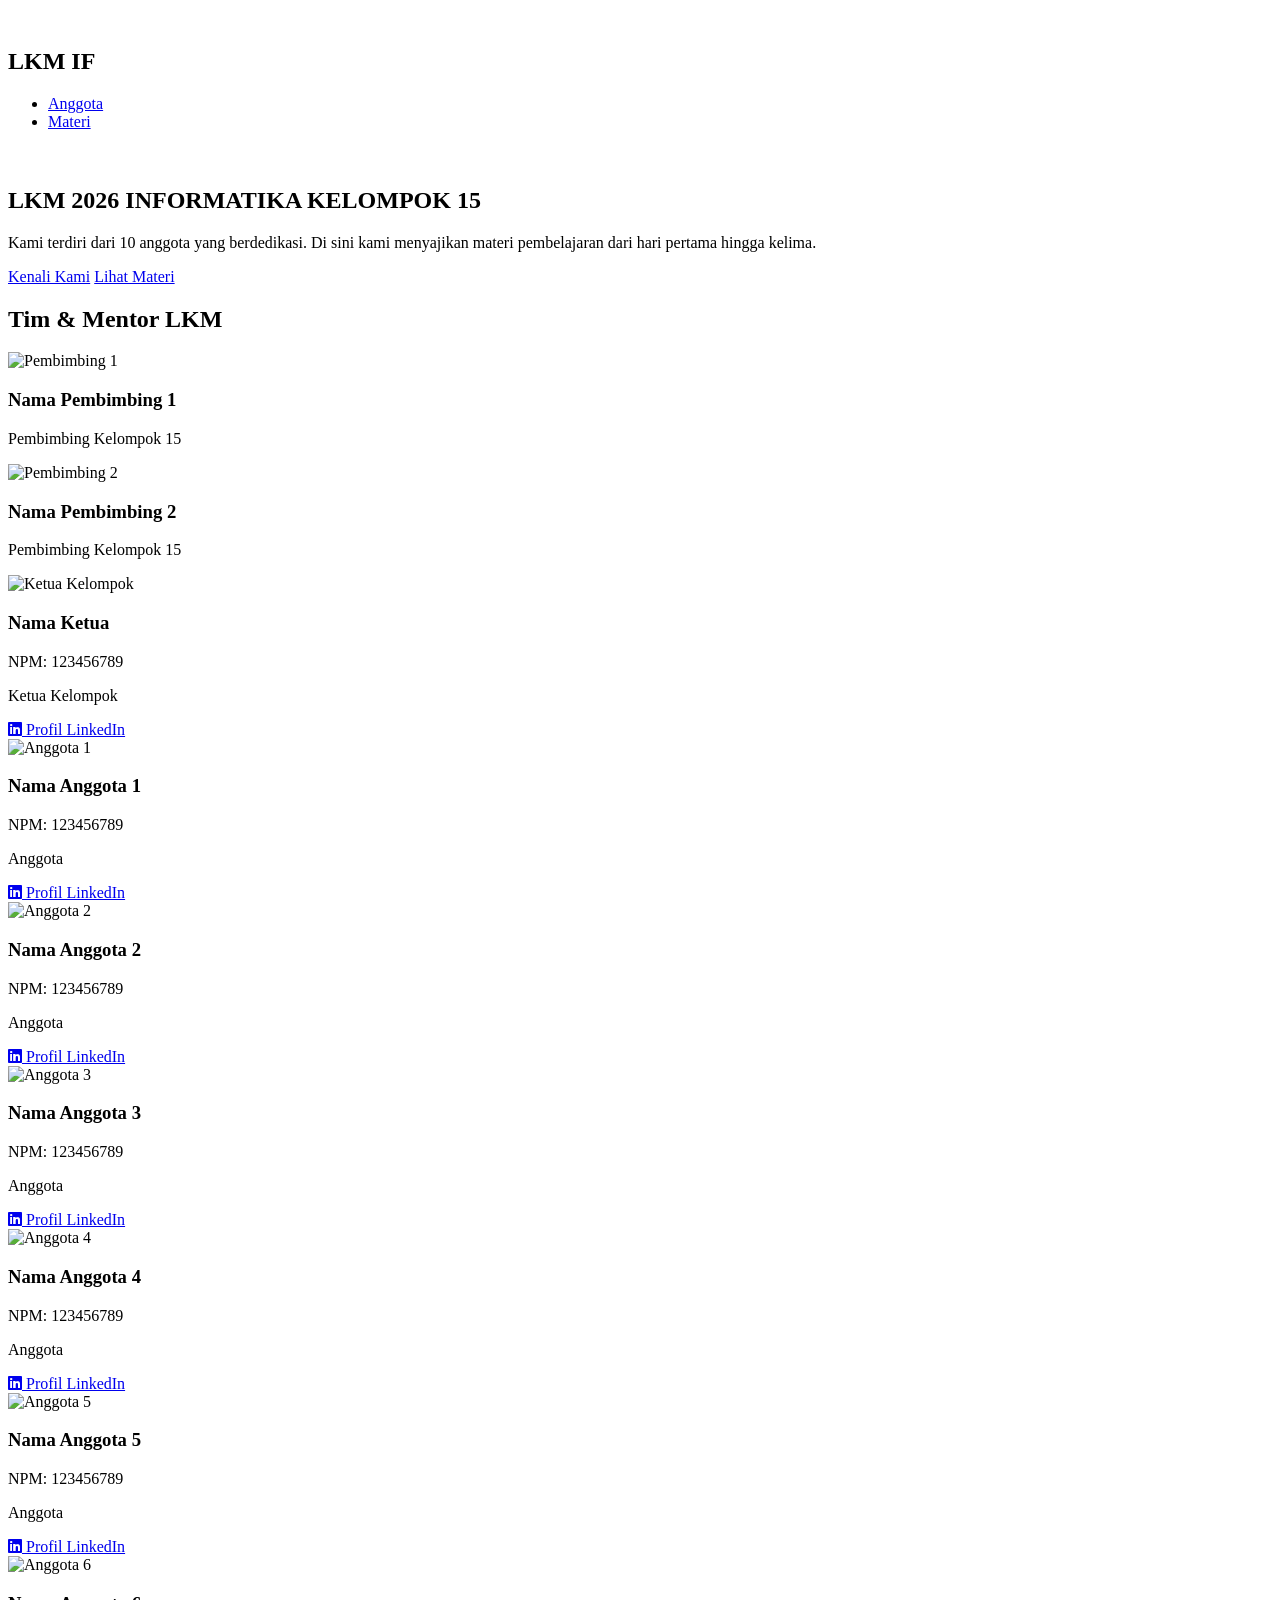
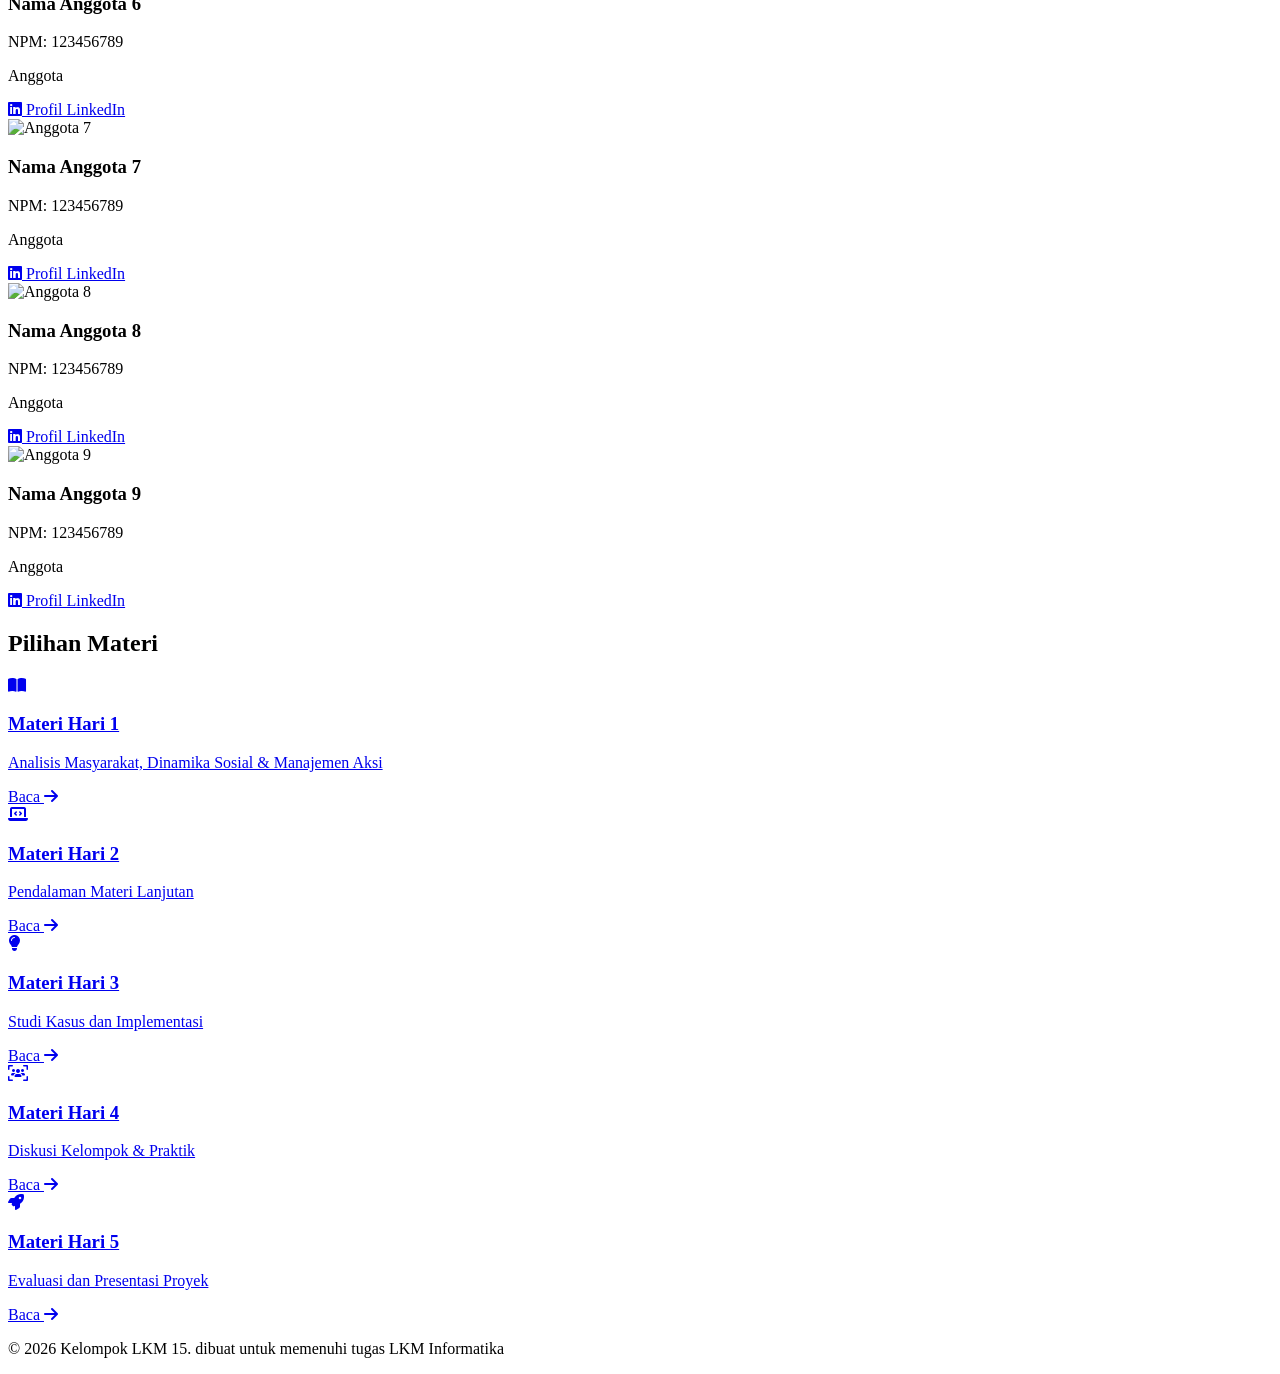
==== index.html @ 5e1ac786 "update interface" ====
<!DOCTYPE html>
<html lang="id">

<head>
    <meta charset="UTF-8">
    <meta name="viewport" content="width=device-width, initial-scale=1.0">
    <meta name="description" content="Website Pengenalan Kelompok 15 dan Materi Pembelajaran">
    <title>LKM IF - Portal Materi</title>
    <link rel="stylesheet" href="styles.css">
    <link href="https://fonts.googleapis.com/css2?family=Inter:wght@300;400;600;800&display=swap" rel="stylesheet">
    <link rel="stylesheet" href="https://cdnjs.cloudflare.com/ajax/libs/font-awesome/6.4.0/css/all.min.css">
</head>

<body>
    <div class="background-animation"></div>

    <header>
        <div class="container">
            <nav>
                <div class="logo">
                    <h1>LKM <span>IF</span></h1>
                </div>
                <ul class="nav-links">
                    <li><a href="#anggota">Anggota</a></li>
                    <li><a href="#materi">Materi</a></li>
                </ul>
            </nav>
        </div>
    </header>

    <main>
        <section class="hero">
            <div class="container hero-content">
                <h2 class="title">LKM 2026 INFORMATIKA <span class="highlight">KELOMPOK 15</span></h2>
                <p class="subtitle">Kami terdiri dari 10 anggota yang berdedikasi. Di sini kami menyajikan materi
                    pembelajaran dari hari pertama hingga kelima.</p>
                <div class="hero-buttons">
                    <a href="#anggota" class="btn btn-primary">Kenali Kami</a>
                    <a href="#materi" class="btn btn-secondary">Lihat Materi</a>
                </div>
            </div>
        </section>

        <section id="anggota" class="anggota-section">
            <div class="container">
                <h2 class="section-title">Tim & Mentor LKM</h2>

                <!-- Mentor Section -->
                <div class="mentor-section">
                    <div class="card-mentor">
                        <div class="img-wrapper mentor-img">
                            <img src="https://i.pravatar.cc/300?img=68" alt="Pembimbing 1" class="profile-img">
                        </div>
                        <h3>Nama Pembimbing 1</h3>
                        <p class="role-badge">Pembimbing Kelompok 15</p>
                    </div>
                    <div class="card-mentor">
                        <div class="img-wrapper mentor-img">
                            <img src="https://i.pravatar.cc/300?img=69" alt="Pembimbing 2" class="profile-img">
                        </div>
                        <h3>Nama Pembimbing 2</h3>
                        <p class="role-badge">Pembimbing Kelompok 15</p>
                    </div>
                </div>

                <div class="grid-anggota">
                    <!-- Ketua Kelompok -->
                    <div class="card-anggota">
                        <div class="img-wrapper">
                            <img src="https://i.pravatar.cc/300?img=11" alt="Ketua Kelompok" class="profile-img">
                        </div>
                        <h3>Nama Ketua</h3>
                        <p class="npm-text">NPM: 123456789</p>
                        <p class="role-text">Ketua Kelompok</p>
                        <a href="#" class="linkedin-link" target="_blank"><i class="fa-brands fa-linkedin"></i> Profil
                            LinkedIn</a>
                    </div>
                    <!-- Anggota -->
                    <div class="card-anggota">
                        <div class="img-wrapper">
                            <img src="https://i.pravatar.cc/300?img=12" alt="Anggota 1" class="profile-img">
                        </div>
                        <h3>Nama Anggota 1</h3>
                        <p class="npm-text">NPM: 123456789</p>
                        <p class="role-text">Anggota</p>
                        <a href="#" class="linkedin-link" target="_blank"><i class="fa-brands fa-linkedin"></i> Profil
                            LinkedIn</a>
                    </div>
                    <div class="card-anggota">
                        <div class="img-wrapper">
                            <img src="https://i.pravatar.cc/300?img=33" alt="Anggota 2" class="profile-img">
                        </div>
                        <h3>Nama Anggota 2</h3>
                        <p class="npm-text">NPM: 123456789</p>
                        <p class="role-text">Anggota</p>
                        <a href="#" class="linkedin-link" target="_blank"><i class="fa-brands fa-linkedin"></i> Profil
                            LinkedIn</a>
                    </div>
                    <div class="card-anggota">
                        <div class="img-wrapper">
                            <img src="https://i.pravatar.cc/300?img=14" alt="Anggota 3" class="profile-img">
                        </div>
                        <h3>Nama Anggota 3</h3>
                        <p class="npm-text">NPM: 123456789</p>
                        <p class="role-text">Anggota</p>
                        <a href="#" class="linkedin-link" target="_blank"><i class="fa-brands fa-linkedin"></i> Profil
                            LinkedIn</a>
                    </div>
                    <div class="card-anggota">
                        <div class="img-wrapper">
                            <img src="https://i.pravatar.cc/300?img=15" alt="Anggota 4" class="profile-img">
                        </div>
                        <h3>Nama Anggota 4</h3>
                        <p class="npm-text">NPM: 123456789</p>
                        <p class="role-text">Anggota</p>
                        <a href="#" class="linkedin-link" target="_blank"><i class="fa-brands fa-linkedin"></i> Profil
                            LinkedIn</a>
                    </div>
                    <div class="card-anggota">
                        <div class="img-wrapper">
                            <img src="https://i.pravatar.cc/300?img=16" alt="Anggota 5" class="profile-img">
                        </div>
                        <h3>Nama Anggota 5</h3>
                        <p class="npm-text">NPM: 123456789</p>
                        <p class="role-text">Anggota</p>
                        <a href="#" class="linkedin-link" target="_blank"><i class="fa-brands fa-linkedin"></i> Profil
                            LinkedIn</a>
                    </div>
                    <div class="card-anggota">
                        <div class="img-wrapper">
                            <img src="https://i.pravatar.cc/300?img=47" alt="Anggota 6" class="profile-img">
                        </div>
                        <h3>Nama Anggota 6</h3>
                        <p class="npm-text">NPM: 123456789</p>
                        <p class="role-text">Anggota</p>
                        <a href="#" class="linkedin-link" target="_blank"><i class="fa-brands fa-linkedin"></i> Profil
                            LinkedIn</a>
                    </div>
                    <div class="card-anggota">
                        <div class="img-wrapper">
                            <img src="https://i.pravatar.cc/300?img=18" alt="Anggota 7" class="profile-img">
                        </div>
                        <h3>Nama Anggota 7</h3>
                        <p class="npm-text">NPM: 123456789</p>
                        <p class="role-text">Anggota</p>
                        <a href="#" class="linkedin-link" target="_blank"><i class="fa-brands fa-linkedin"></i> Profil
                            LinkedIn</a>
                    </div>
                    <div class="card-anggota">
                        <div class="img-wrapper">
                            <img src="https://i.pravatar.cc/300?img=19" alt="Anggota 8" class="profile-img">
                        </div>
                        <h3>Nama Anggota 8</h3>
                        <p class="npm-text">NPM: 123456789</p>
                        <p class="role-text">Anggota</p>
                        <a href="#" class="linkedin-link" target="_blank"><i class="fa-brands fa-linkedin"></i> Profil
                            LinkedIn</a>
                    </div>
                    <div class="card-anggota">
                        <div class="img-wrapper">
                            <img src="https://i.pravatar.cc/300?img=20" alt="Anggota 9" class="profile-img">
                        </div>
                        <h3>Nama Anggota 9</h3>
                        <p class="npm-text">NPM: 123456789</p>
                        <p class="role-text">Anggota</p>
                        <a href="#" class="linkedin-link" target="_blank"><i class="fa-brands fa-linkedin"></i> Profil
                            LinkedIn</a>
                    </div>
                </div>
            </div>
        </section>

        <section id="materi" class="materi-section">
            <div class="container">
                <h2 class="section-title">Pilihan Materi</h2>
                <div class="grid-materi">
                    <a href="materi-minggu-1.html" class="card-materi">
                        <div class="materi-icon"><i class="fa-solid fa-book-open"></i></div>
                        <h3>Materi Hari 1</h3>
                        <p>Analisis Masyarakat, Dinamika Sosial & Manajemen Aksi</p>
                        <span class="btn-read">Baca <i class="fa-solid fa-arrow-right"></i></span>
                    </a>
                    <a href="#" class="card-materi">
                        <div class="materi-icon"><i class="fa-solid fa-laptop-code"></i></div>
                        <h3>Materi Hari 2</h3>
                        <p>Pendalaman Materi Lanjutan</p>
                        <span class="btn-read">Baca <i class="fa-solid fa-arrow-right"></i></span>
                    </a>
                    <a href="#" class="card-materi">
                        <div class="materi-icon"><i class="fa-solid fa-lightbulb"></i></div>
                        <h3>Materi Hari 3</h3>
                        <p>Studi Kasus dan Implementasi</p>
                        <span class="btn-read">Baca <i class="fa-solid fa-arrow-right"></i></span>
                    </a>
                    <a href="#" class="card-materi">
                        <div class="materi-icon"><i class="fa-solid fa-users-viewfinder"></i></div>
                        <h3>Materi Hari 4</h3>
                        <p>Diskusi Kelompok & Praktik</p>
                        <span class="btn-read">Baca <i class="fa-solid fa-arrow-right"></i></span>
                    </a>
                    <a href="#" class="card-materi">
                        <div class="materi-icon"><i class="fa-solid fa-rocket"></i></div>
                        <h3>Materi Hari 5</h3>
                        <p>Evaluasi dan Presentasi Proyek</p>
                        <span class="btn-read">Baca <i class="fa-solid fa-arrow-right"></i></span>
                    </a>
                </div>
            </div>
        </section>
    </main>

    <footer>
        <div class="container">
            <p>&copy; 2026 Kelompok LKM 15. dibuat untuk memenuhi tugas LKM Informatika</p>
        </div>
    </footer>

    <script src="script.js"></script>
</body>

</html>
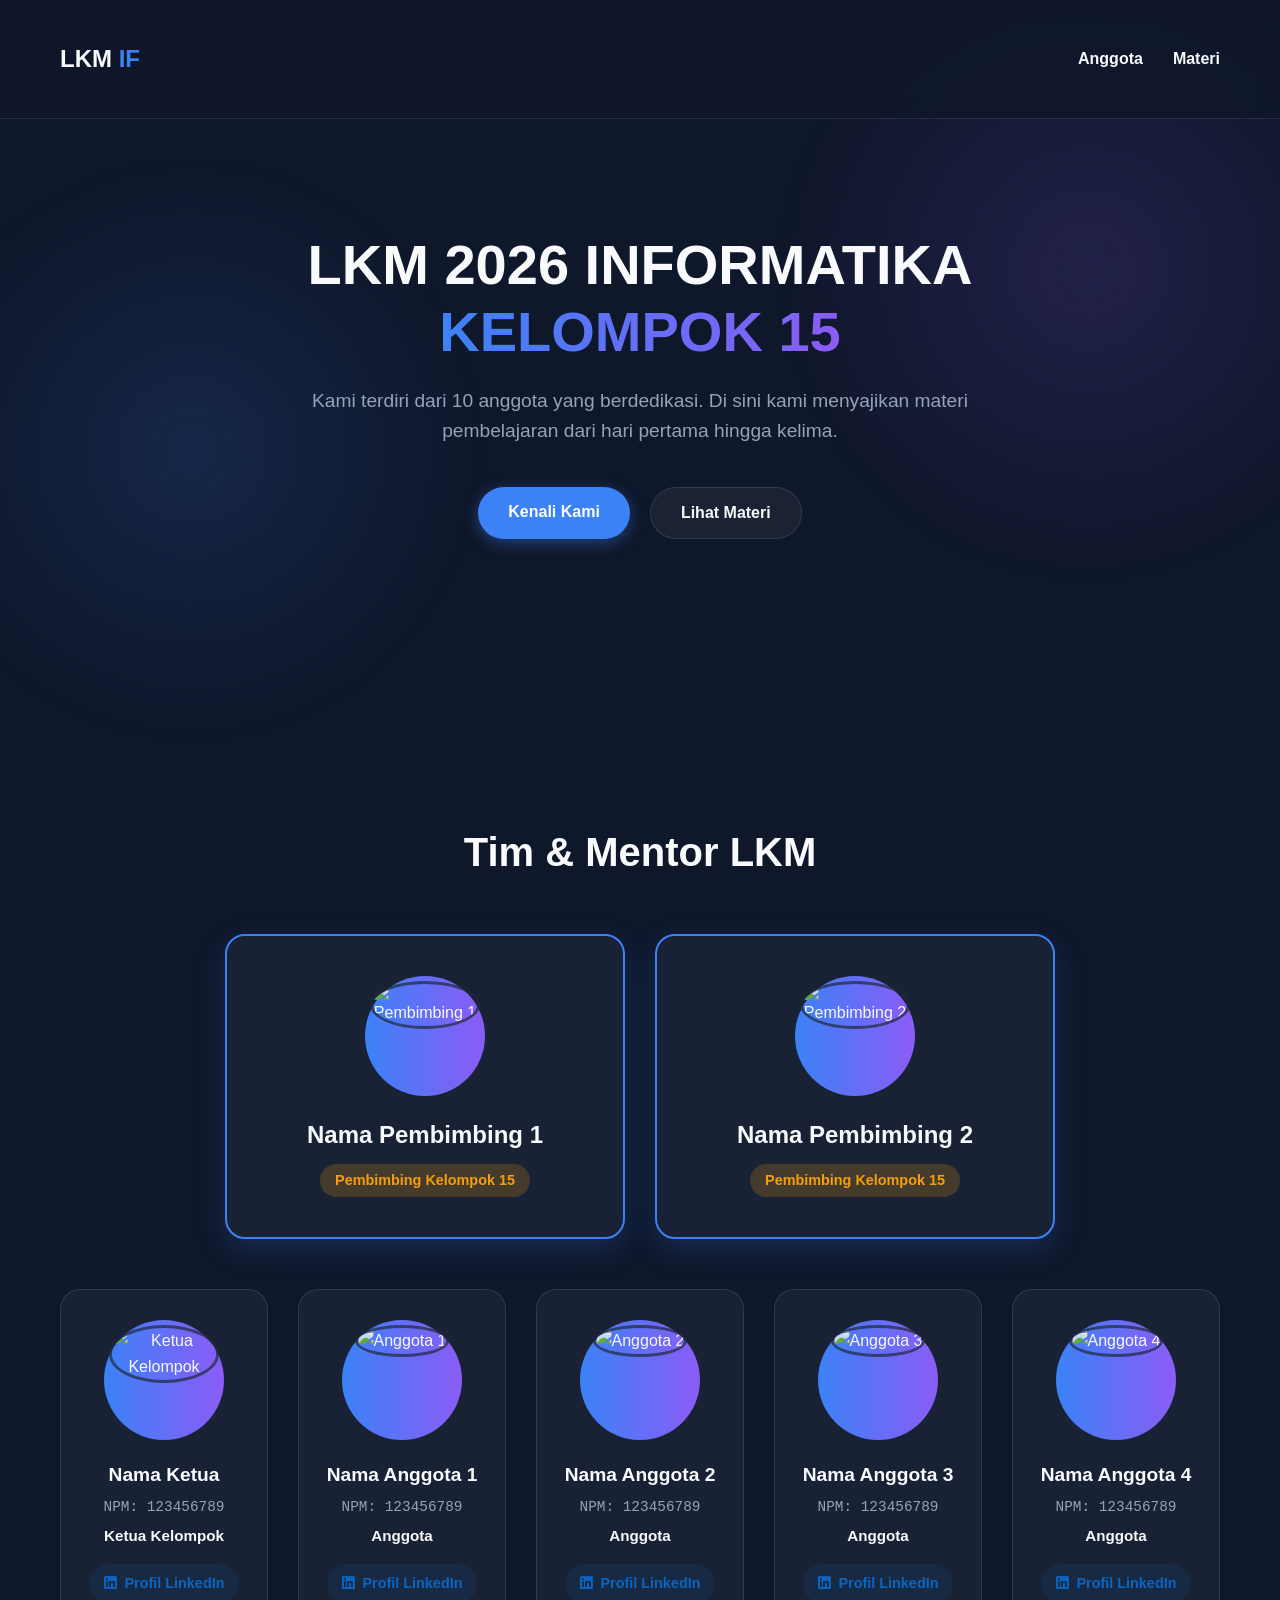
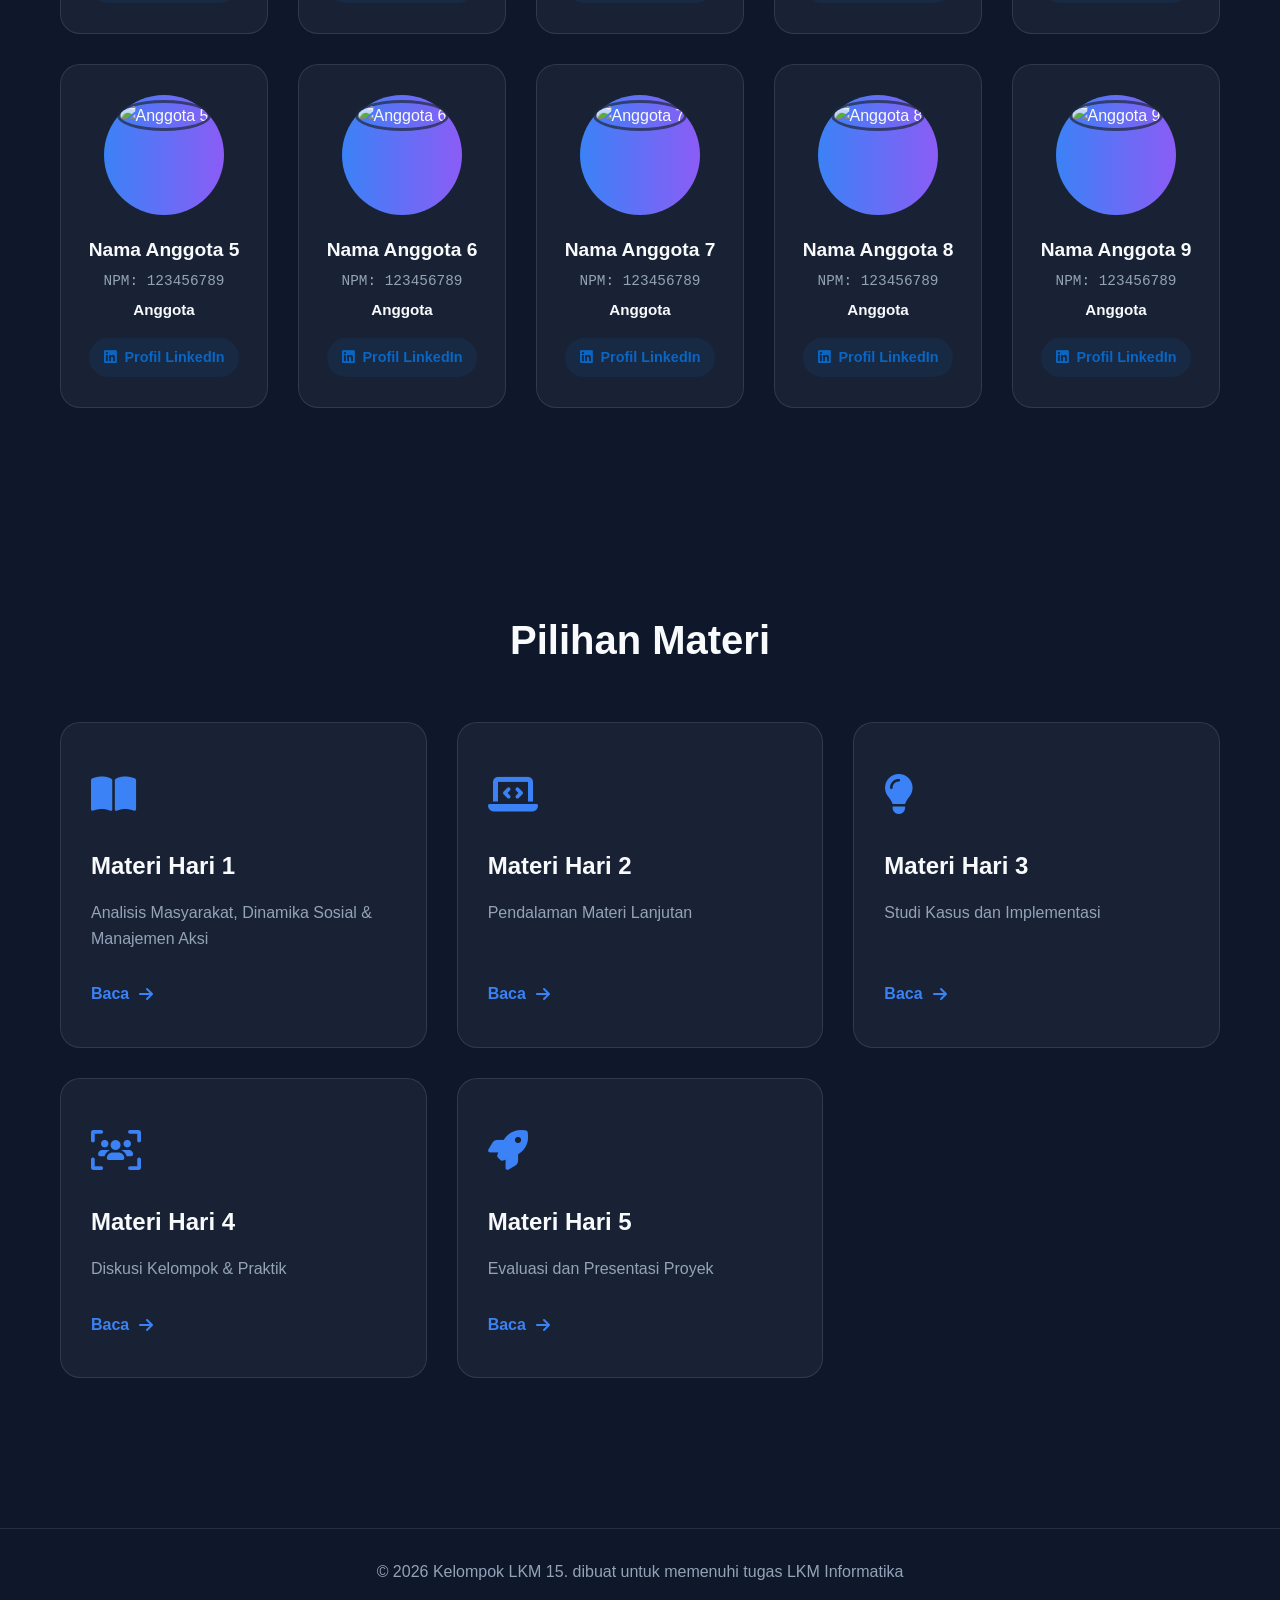
==== commit c9f75d3b: "update" ====
--- a/index.html
+++ b/index.html
@@ -6,7 +6,7 @@
     <meta name="viewport" content="width=device-width, initial-scale=1.0">
     <meta name="description" content="Website Pengenalan Kelompok 15 dan Materi Pembelajaran">
     <title>LKM IF - Portal Materi</title>
-    <link rel="stylesheet" href="styles.css">
+    <link rel="stylesheet" href="style/style.css">
     <link href="https://fonts.googleapis.com/css2?family=Inter:wght@300;400;600;800&display=swap" rel="stylesheet">
     <link rel="stylesheet" href="https://cdnjs.cloudflare.com/ajax/libs/font-awesome/6.4.0/css/all.min.css">
 </head>
--- a/style/style.css
+++ b/style/style.css
@@ -0,0 +1,489 @@
+:root {
+    --bg-color: #0f172a;
+    --text-color: #f8fafc;
+    --text-muted: #94a3b8;
+    --primary-color: #3b82f6;
+    --primary-hover: #2563eb;
+    --secondary-color: rgba(255, 255, 255, 0.05);
+    --secondary-hover: rgba(255, 255, 255, 0.1);
+    --card-bg: rgba(30, 41, 59, 0.7);
+    --card-border: rgba(255, 255, 255, 0.1);
+    --glass-bg: rgba(15, 23, 42, 0.8);
+}
+
+* {
+    margin: 0;
+    padding: 0;
+    box-sizing: border-box;
+}
+
+html {
+    scroll-behavior: smooth;
+}
+
+body {
+    font-family: 'Inter', sans-serif;
+    background-color: var(--bg-color);
+    color: var(--text-color);
+    line-height: 1.6;
+    overflow-x: hidden;
+}
+
+.background-animation {
+    position: fixed;
+    top: 0;
+    left: 0;
+    width: 100vw;
+    height: 100vh;
+    z-index: -1;
+    background: radial-gradient(circle at 15% 50%, rgba(59, 130, 246, 0.15), transparent 25%),
+        radial-gradient(circle at 85% 30%, rgba(139, 92, 246, 0.15), transparent 25%);
+    animation: pulse 15s infinite alternate;
+}
+
+@keyframes pulse {
+    0% {
+        transform: scale(1);
+    }
+
+    100% {
+        transform: scale(1.1);
+    }
+}
+
+.container {
+    max-width: 1200px;
+    margin: 0 auto;
+    padding: 0 20px;
+}
+
+/* Header & Nav */
+header {
+    position: fixed;
+    top: 0;
+    width: 100%;
+    z-index: 1000;
+    background: var(--glass-bg);
+    backdrop-filter: blur(10px);
+    border-bottom: 1px solid var(--card-border);
+    transition: all 0.3s ease;
+}
+
+nav {
+    display: flex;
+    justify-content: space-between;
+    align-items: center;
+    padding: 20px 0;
+}
+
+.logo h1 {
+    font-size: 1.5rem;
+    font-weight: 800;
+}
+
+.logo span {
+    color: var(--primary-color);
+}
+
+.nav-links {
+    display: flex;
+    list-style: none;
+    gap: 30px;
+}
+
+.nav-links a {
+    color: var(--text-color);
+    text-decoration: none;
+    font-weight: 600;
+    transition: color 0.3s ease;
+}
+
+.nav-links a:hover {
+    color: var(--primary-color);
+}
+
+/* Hero Section */
+.hero {
+    padding: 150px 0 100px;
+    text-align: center;
+    min-height: 80vh;
+    display: flex;
+    align-items: center;
+}
+
+.hero-content {
+    max-width: 800px;
+    margin: 0 auto;
+}
+
+.title {
+    font-size: 3.5rem;
+    font-weight: 800;
+    margin-bottom: 20px;
+    line-height: 1.2;
+}
+
+.highlight {
+    background: linear-gradient(to right, #3b82f6, #8b5cf6);
+    -webkit-background-clip: text;
+    background-clip: text;
+    -webkit-text-fill-color: transparent;
+}
+
+.subtitle {
+    font-size: 1.2rem;
+    color: var(--text-muted);
+    margin-bottom: 40px;
+}
+
+.hero-buttons {
+    display: flex;
+    gap: 20px;
+    justify-content: center;
+}
+
+.btn {
+    padding: 12px 30px;
+    border-radius: 30px;
+    font-weight: 600;
+    text-decoration: none;
+    transition: all 0.3s ease;
+}
+
+.btn-primary {
+    background-color: var(--primary-color);
+    color: white;
+    box-shadow: 0 4px 15px rgba(59, 130, 246, 0.4);
+}
+
+.btn-primary:hover {
+    background-color: var(--primary-hover);
+    transform: translateY(-2px);
+    box-shadow: 0 6px 20px rgba(59, 130, 246, 0.6);
+}
+
+.btn-secondary {
+    background-color: var(--secondary-color);
+    color: var(--text-color);
+    border: 1px solid var(--card-border);
+}
+
+.btn-secondary:hover {
+    background-color: var(--secondary-hover);
+    transform: translateY(-2px);
+}
+
+/* Sections */
+.section-title {
+    font-size: 2.5rem;
+    text-align: center;
+    margin-bottom: 50px;
+    font-weight: 800;
+}
+
+/* Anggota Section */
+.anggota-section {
+    padding: 100px 0;
+}
+
+.mentor-section {
+    display: flex;
+    justify-content: center;
+    gap: 30px;
+    margin-bottom: 50px;
+    flex-wrap: wrap;
+}
+
+.card-mentor {
+    background: var(--card-bg);
+    border: 2px solid var(--primary-color);
+    border-radius: 20px;
+    padding: 40px 50px;
+    text-align: center;
+    backdrop-filter: blur(10px);
+    box-shadow: 0 10px 30px rgba(59, 130, 246, 0.2);
+    transition: transform 0.3s ease;
+    max-width: 400px;
+    width: 100%;
+}
+
+.card-mentor:hover {
+    transform: translateY(-10px);
+    box-shadow: 0 15px 40px rgba(59, 130, 246, 0.4);
+}
+
+.mentor-img {
+    width: 150px;
+    height: 150px;
+    background: linear-gradient(to right, #f59e0b, #ef4444);
+}
+
+.card-mentor h3 {
+    font-size: 1.5rem;
+    margin-bottom: 10px;
+}
+
+.role-badge {
+    display: inline-block;
+    background: rgba(245, 158, 11, 0.2);
+    color: #f59e0b;
+    padding: 5px 15px;
+    border-radius: 20px;
+    font-size: 0.9rem;
+    font-weight: 600;
+}
+
+.grid-anggota {
+    display: grid;
+    grid-template-columns: repeat(auto-fill, minmax(200px, 1fr));
+    gap: 30px;
+}
+
+.card-anggota {
+    background: var(--card-bg);
+    border: 1px solid var(--card-border);
+    border-radius: 20px;
+    padding: 30px 20px;
+    text-align: center;
+    backdrop-filter: blur(10px);
+    transition: transform 0.3s ease, box-shadow 0.3s ease;
+}
+
+.card-anggota:hover {
+    transform: translateY(-10px);
+    box-shadow: 0 10px 30px rgba(0, 0, 0, 0.2);
+    border-color: rgba(59, 130, 246, 0.5);
+}
+
+.img-wrapper {
+    width: 120px;
+    height: 120px;
+    margin: 0 auto 20px;
+    border-radius: 50%;
+    padding: 5px;
+    background: linear-gradient(to right, #3b82f6, #8b5cf6);
+}
+
+.profile-img {
+    width: 100%;
+    height: 100%;
+    border-radius: 50%;
+    object-fit: cover;
+    border: 3px solid var(--card-bg);
+}
+
+.card-anggota h3 {
+    margin-bottom: 5px;
+    font-size: 1.2rem;
+}
+
+.card-anggota p {
+    color: var(--text-muted);
+    font-size: 0.9rem;
+}
+
+.card-anggota .npm-text {
+    color: var(--text-muted);
+    font-size: 0.9rem;
+    margin-bottom: 5px;
+    font-family: monospace;
+}
+
+.card-anggota .role-text {
+    color: var(--text-color);
+    font-size: 0.95rem;
+    font-weight: 600;
+    margin-bottom: 15px;
+}
+
+.linkedin-link {
+    display: inline-flex;
+    align-items: center;
+    gap: 8px;
+    color: #0a66c2;
+    background: rgba(10, 102, 194, 0.1);
+    padding: 8px 15px;
+    border-radius: 20px;
+    text-decoration: none;
+    font-size: 0.9rem;
+    font-weight: 600;
+    transition: all 0.3s ease;
+}
+
+.linkedin-link:hover {
+    background: #0a66c2;
+    color: white;
+}
+
+/* Materi Section */
+.materi-section {
+    padding: 100px 0;
+}
+
+.grid-materi {
+    display: grid;
+    grid-template-columns: repeat(auto-fill, minmax(300px, 1fr));
+    gap: 30px;
+}
+
+.card-materi {
+    background: var(--card-bg);
+    border: 1px solid var(--card-border);
+    border-radius: 20px;
+    padding: 40px 30px;
+    text-decoration: none;
+    color: var(--text-color);
+    transition: all 0.3s ease;
+    display: flex;
+    flex-direction: column;
+    height: 100%;
+}
+
+.card-materi:hover {
+    transform: translateY(-5px) scale(1.02);
+    border-color: var(--primary-color);
+    box-shadow: 0 15px 30px rgba(0, 0, 0, 0.3);
+}
+
+.materi-icon {
+    font-size: 2.5rem;
+    color: var(--primary-color);
+    margin-bottom: 20px;
+}
+
+.card-materi h3 {
+    font-size: 1.5rem;
+    margin-bottom: 15px;
+}
+
+.card-materi p {
+    color: var(--text-muted);
+    margin-bottom: 30px;
+    flex-grow: 1;
+}
+
+.btn-read {
+    display: inline-flex;
+    align-items: center;
+    gap: 10px;
+    color: var(--primary-color);
+    font-weight: 600;
+    transition: gap 0.3s ease;
+}
+
+.card-materi:hover .btn-read {
+    gap: 15px;
+}
+
+/* Footer */
+footer {
+    text-align: center;
+    padding: 30px 0;
+    border-top: 1px solid var(--card-border);
+    color: var(--text-muted);
+    margin-top: 50px;
+}
+
+/* Article Styles */
+.article-header {
+    padding: 150px 0 50px;
+    text-align: center;
+}
+
+.article-header h1 {
+    font-size: 3rem;
+    margin-bottom: 20px;
+}
+
+.article-content {
+    max-width: 800px;
+    margin: 0 auto 100px;
+    background: var(--card-bg);
+    border: 1px solid var(--card-border);
+    border-radius: 20px;
+    padding: 50px;
+    backdrop-filter: blur(10px);
+}
+
+.article-section {
+    margin-bottom: 40px;
+}
+
+.article-section h2 {
+    color: var(--primary-color);
+    font-size: 1.8rem;
+    margin-bottom: 15px;
+    border-bottom: 1px solid var(--card-border);
+    padding-bottom: 10px;
+}
+
+.article-section h3 {
+    font-size: 1.3rem;
+    margin-top: 20px;
+    margin-bottom: 10px;
+    color: var(--text-color);
+}
+
+.article-section p {
+    margin-bottom: 15px;
+    color: var(--text-muted);
+}
+
+.article-section ul,
+.article-section ol {
+    margin-bottom: 20px;
+    padding-left: 20px;
+    color: var(--text-muted);
+}
+
+.article-section li {
+    margin-bottom: 8px;
+}
+
+.speaker-badge {
+    display: inline-block;
+    background: rgba(59, 130, 246, 0.2);
+    color: var(--primary-color);
+    padding: 5px 15px;
+    border-radius: 20px;
+    font-size: 0.9rem;
+    font-weight: 600;
+    margin-bottom: 20px;
+}
+
+.back-btn {
+    display: inline-flex;
+    align-items: center;
+    gap: 10px;
+    color: var(--text-muted);
+    text-decoration: none;
+    margin-bottom: 30px;
+    transition: color 0.3s ease;
+}
+
+.back-btn:hover {
+    color: var(--primary-color);
+}
+
+/* Responsive */
+@media (max-width: 768px) {
+    .title {
+        font-size: 2.5rem;
+    }
+
+    .nav-links {
+        display: none;
+    }
+
+    .hero-buttons {
+        flex-direction: column;
+    }
+
+    .article-content {
+        padding: 30px 20px;
+    }
+
+    .article-header h1 {
+        font-size: 2rem;
+    }
+}
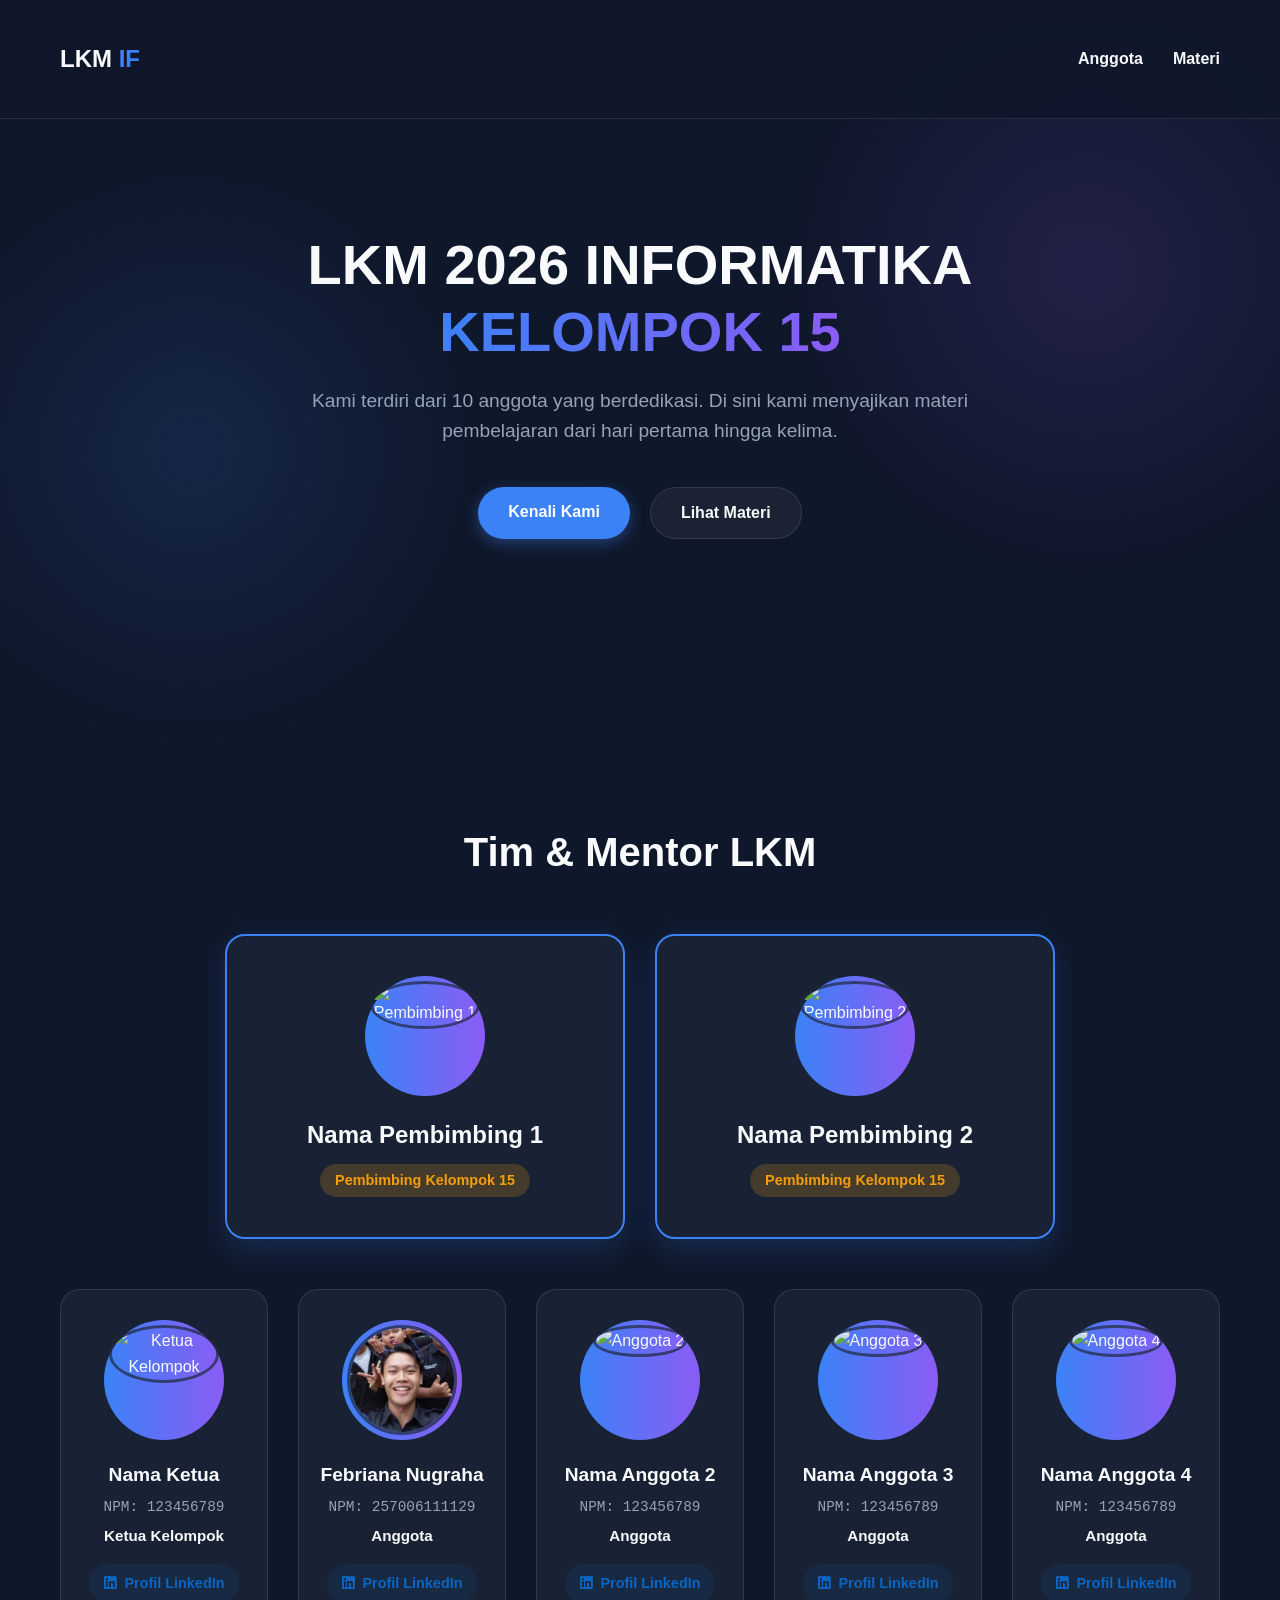
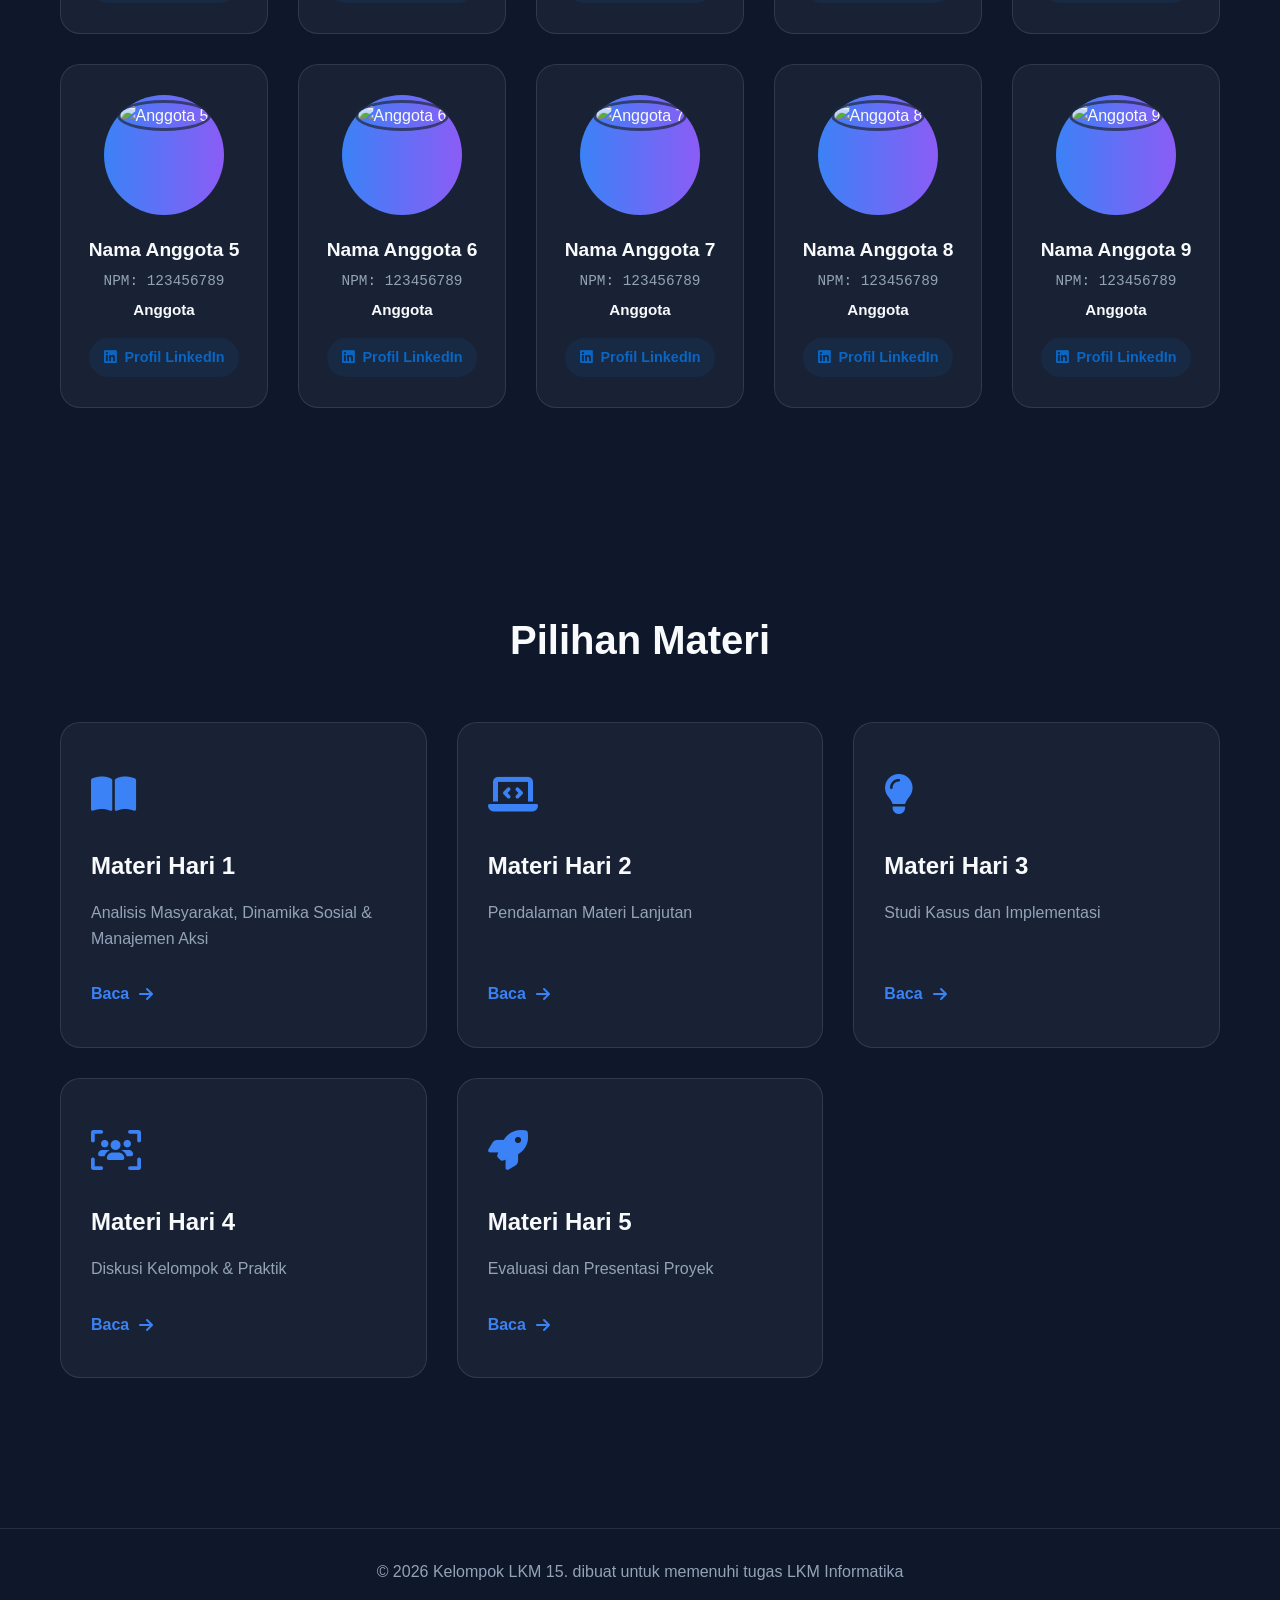
==== commit f96ca3e4: "updatelink" ====
--- a/index.html
+++ b/index.html
@@ -78,12 +78,13 @@
                     <!-- Anggota -->
                     <div class="card-anggota">
                         <div class="img-wrapper">
-                            <img src="https://i.pravatar.cc/300?img=12" alt="Anggota 1" class="profile-img">
-                        </div>
-                        <h3>Nama Anggota 1</h3>
-                        <p class="npm-text">NPM: 123456789</p>
-                        <p class="role-text">Anggota</p>
-                        <a href="#" class="linkedin-link" target="_blank"><i class="fa-brands fa-linkedin"></i> Profil
+                            <img src="primembi2008.jpeg" alt="Anggota 1" class="profile-img">
+                        </div>
+                        <h3>Febriana Nugraha</h3>
+                        <p class="npm-text">NPM: 257006111129</p>
+                        <p class="role-text">Anggota</p>
+                        <a href="https://www.linkedin.com/in/febriana-nugraha-a2644b397/" class="linkedin-link"
+                            target="_blank"><i class="fa-brands fa-linkedin"></i> Profil
                             LinkedIn</a>
                     </div>
                     <div class="card-anggota">
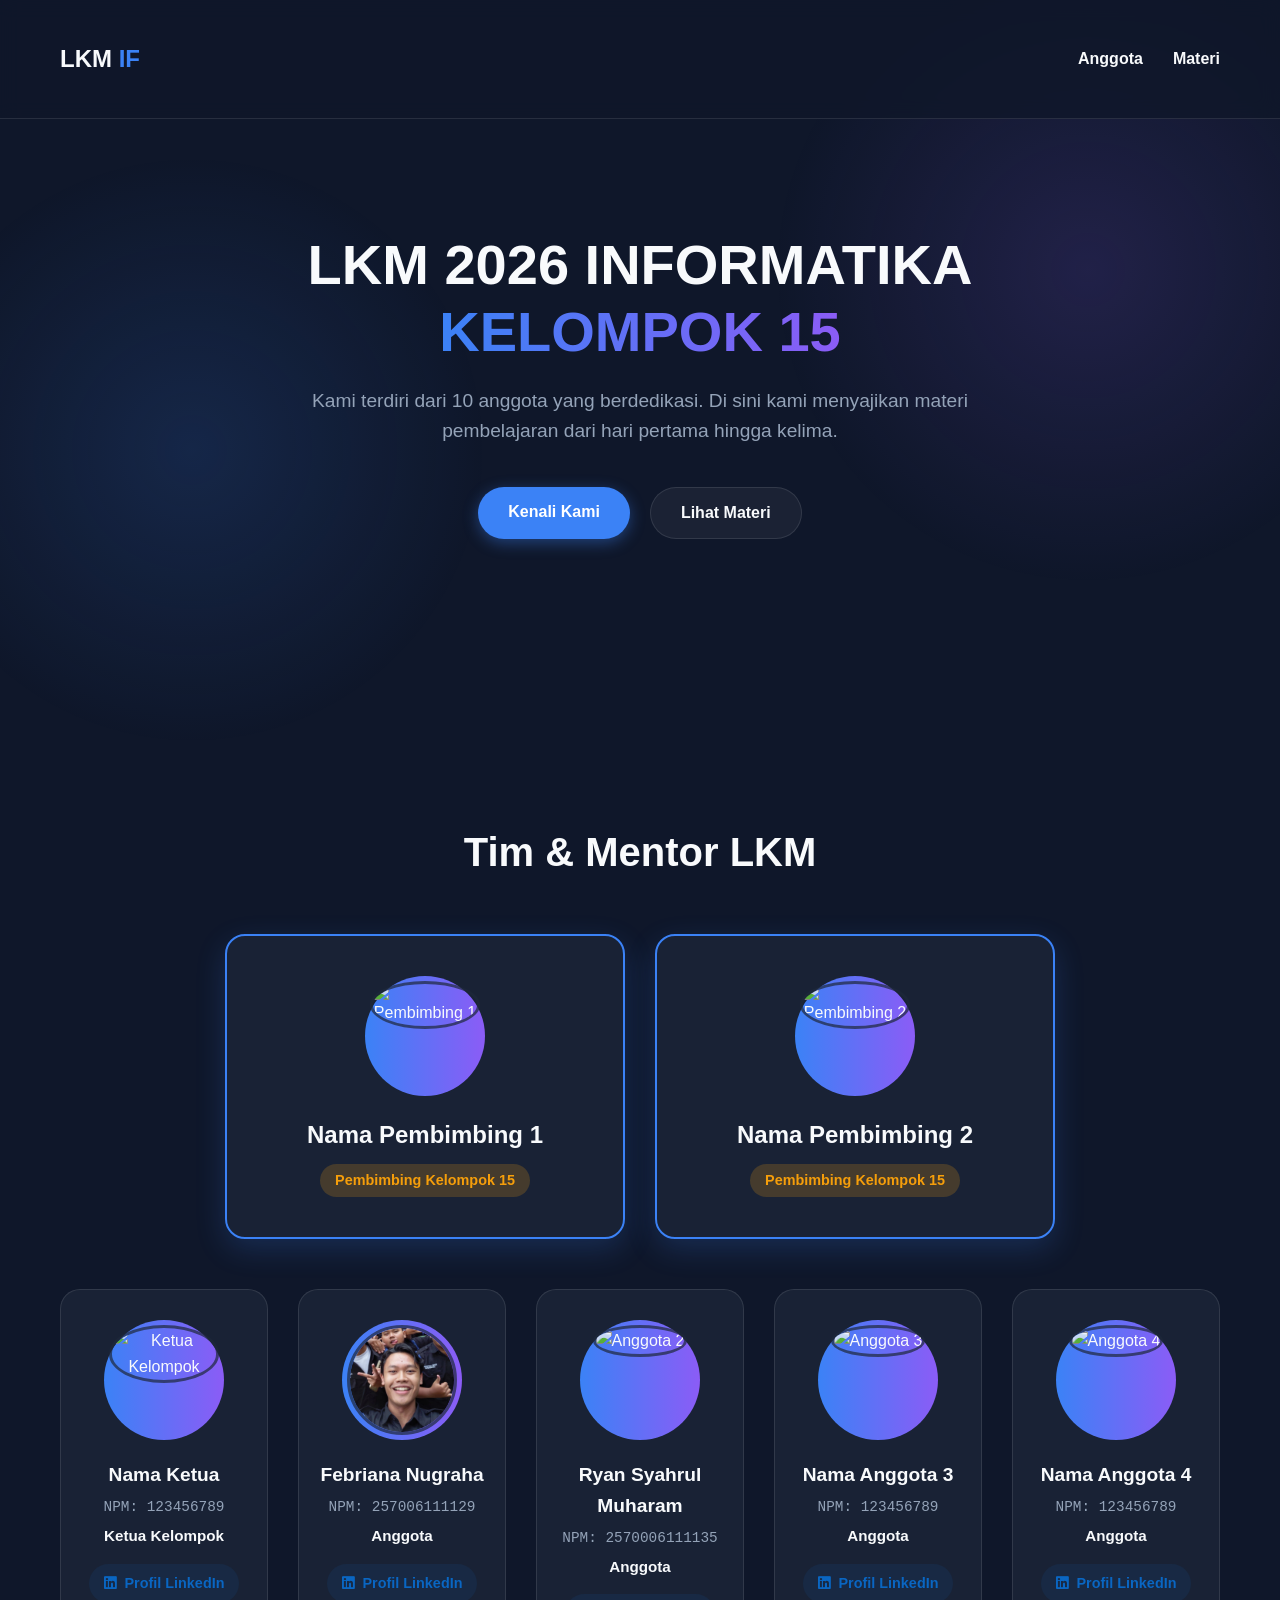
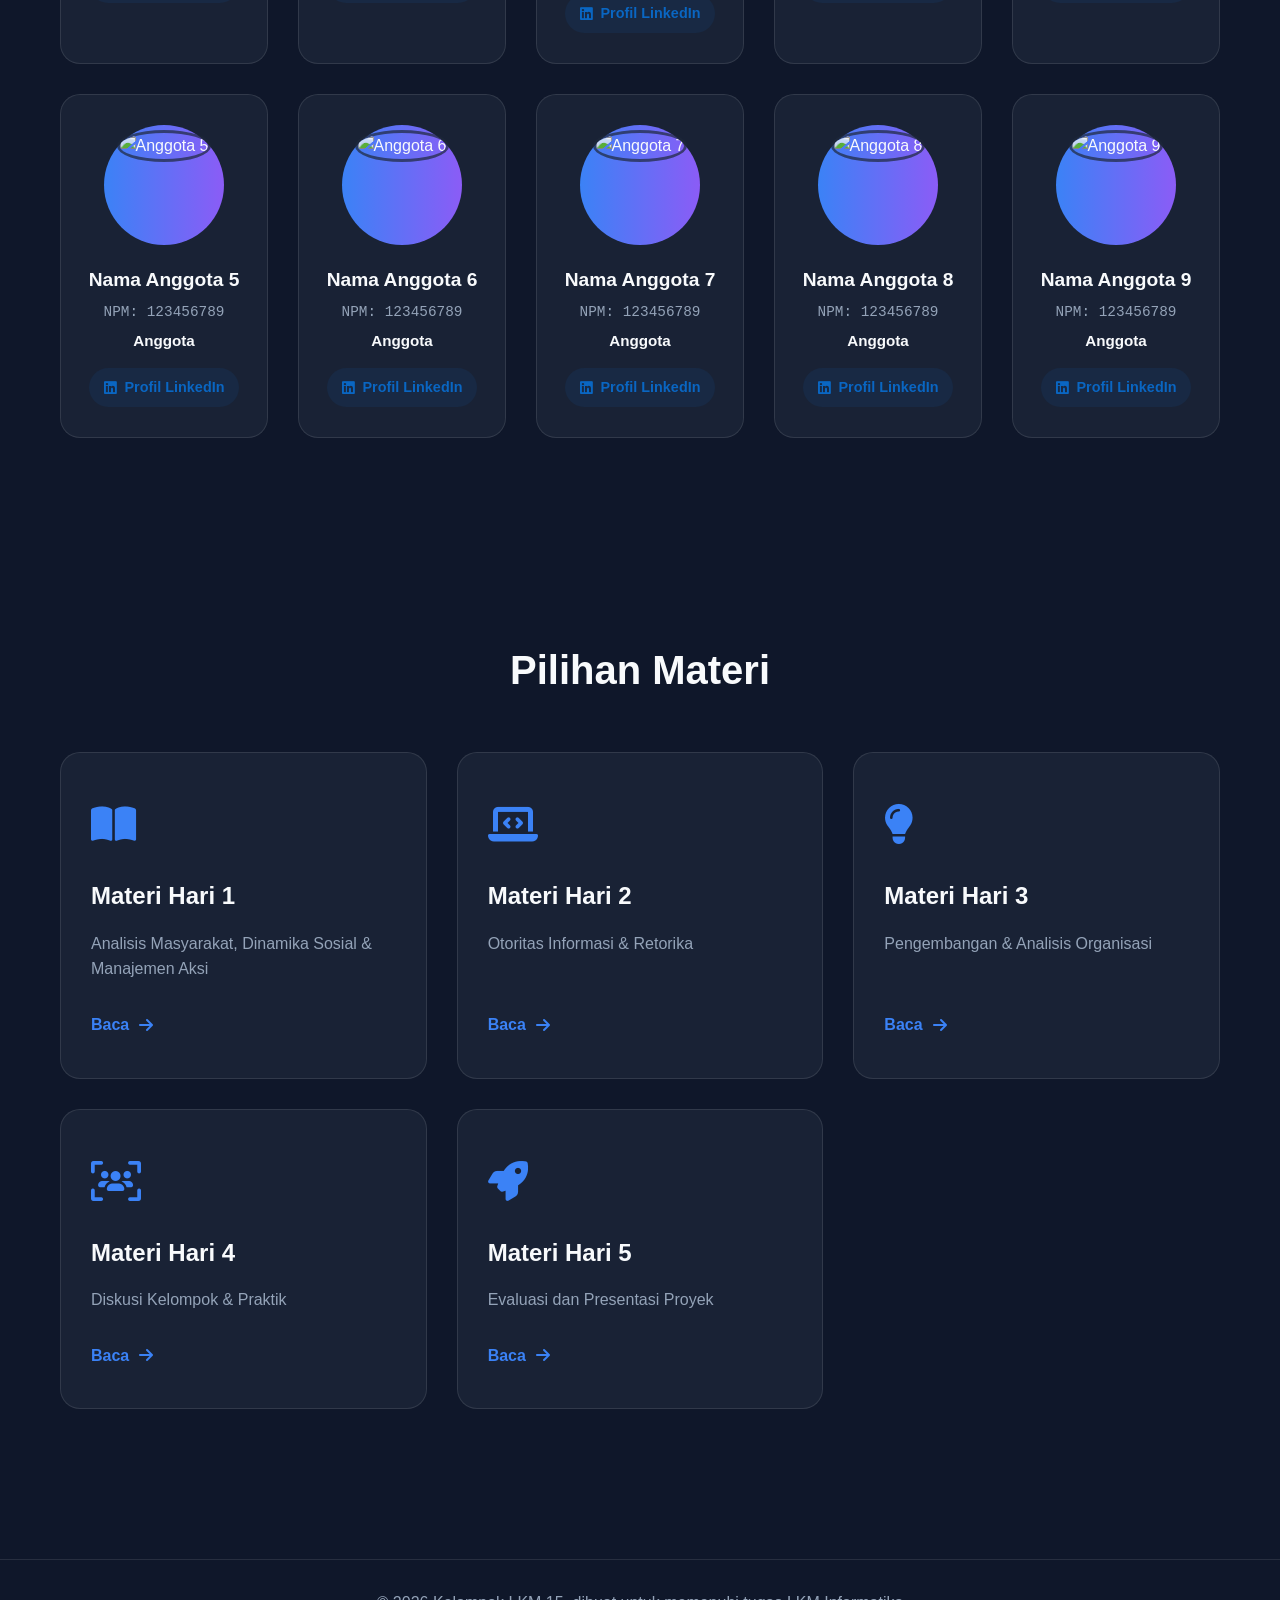
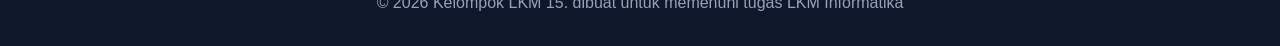
==== commit ea4ff3d7: "updateinterface" ====
--- a/index.html
+++ b/index.html
@@ -91,10 +91,11 @@
                         <div class="img-wrapper">
                             <img src="https://i.pravatar.cc/300?img=33" alt="Anggota 2" class="profile-img">
                         </div>
-                        <h3>Nama Anggota 2</h3>
-                        <p class="npm-text">NPM: 123456789</p>
-                        <p class="role-text">Anggota</p>
-                        <a href="#" class="linkedin-link" target="_blank"><i class="fa-brands fa-linkedin"></i> Profil
+                        <h3>Ryan Syahrul Muharam</h3>
+                        <p class="npm-text">NPM: 2570006111135</p>
+                        <p class="role-text">Anggota</p>
+                        <a href="https://www.linkedin.com/in/ryansyahrulm/" class="linkedin-link" target="_blank"><i
+                                class="fa-brands fa-linkedin"></i> Profil
                             LinkedIn</a>
                     </div>
                     <div class="card-anggota">
@@ -181,16 +182,16 @@
                         <p>Analisis Masyarakat, Dinamika Sosial & Manajemen Aksi</p>
                         <span class="btn-read">Baca <i class="fa-solid fa-arrow-right"></i></span>
                     </a>
-                    <a href="#" class="card-materi">
+                    <a href="materi-minggu-2.html" class="card-materi">
                         <div class="materi-icon"><i class="fa-solid fa-laptop-code"></i></div>
                         <h3>Materi Hari 2</h3>
-                        <p>Pendalaman Materi Lanjutan</p>
-                        <span class="btn-read">Baca <i class="fa-solid fa-arrow-right"></i></span>
-                    </a>
-                    <a href="#" class="card-materi">
+                        <p>Otoritas Informasi & Retorika</p>
+                        <span class="btn-read">Baca <i class="fa-solid fa-arrow-right"></i></span>
+                    </a>
+                    <a href="materi-minggu-3.html" class="card-materi">
                         <div class="materi-icon"><i class="fa-solid fa-lightbulb"></i></div>
                         <h3>Materi Hari 3</h3>
-                        <p>Studi Kasus dan Implementasi</p>
+                        <p>Pengembangan & Analisis Organisasi</p>
                         <span class="btn-read">Baca <i class="fa-solid fa-arrow-right"></i></span>
                     </a>
                     <a href="#" class="card-materi">
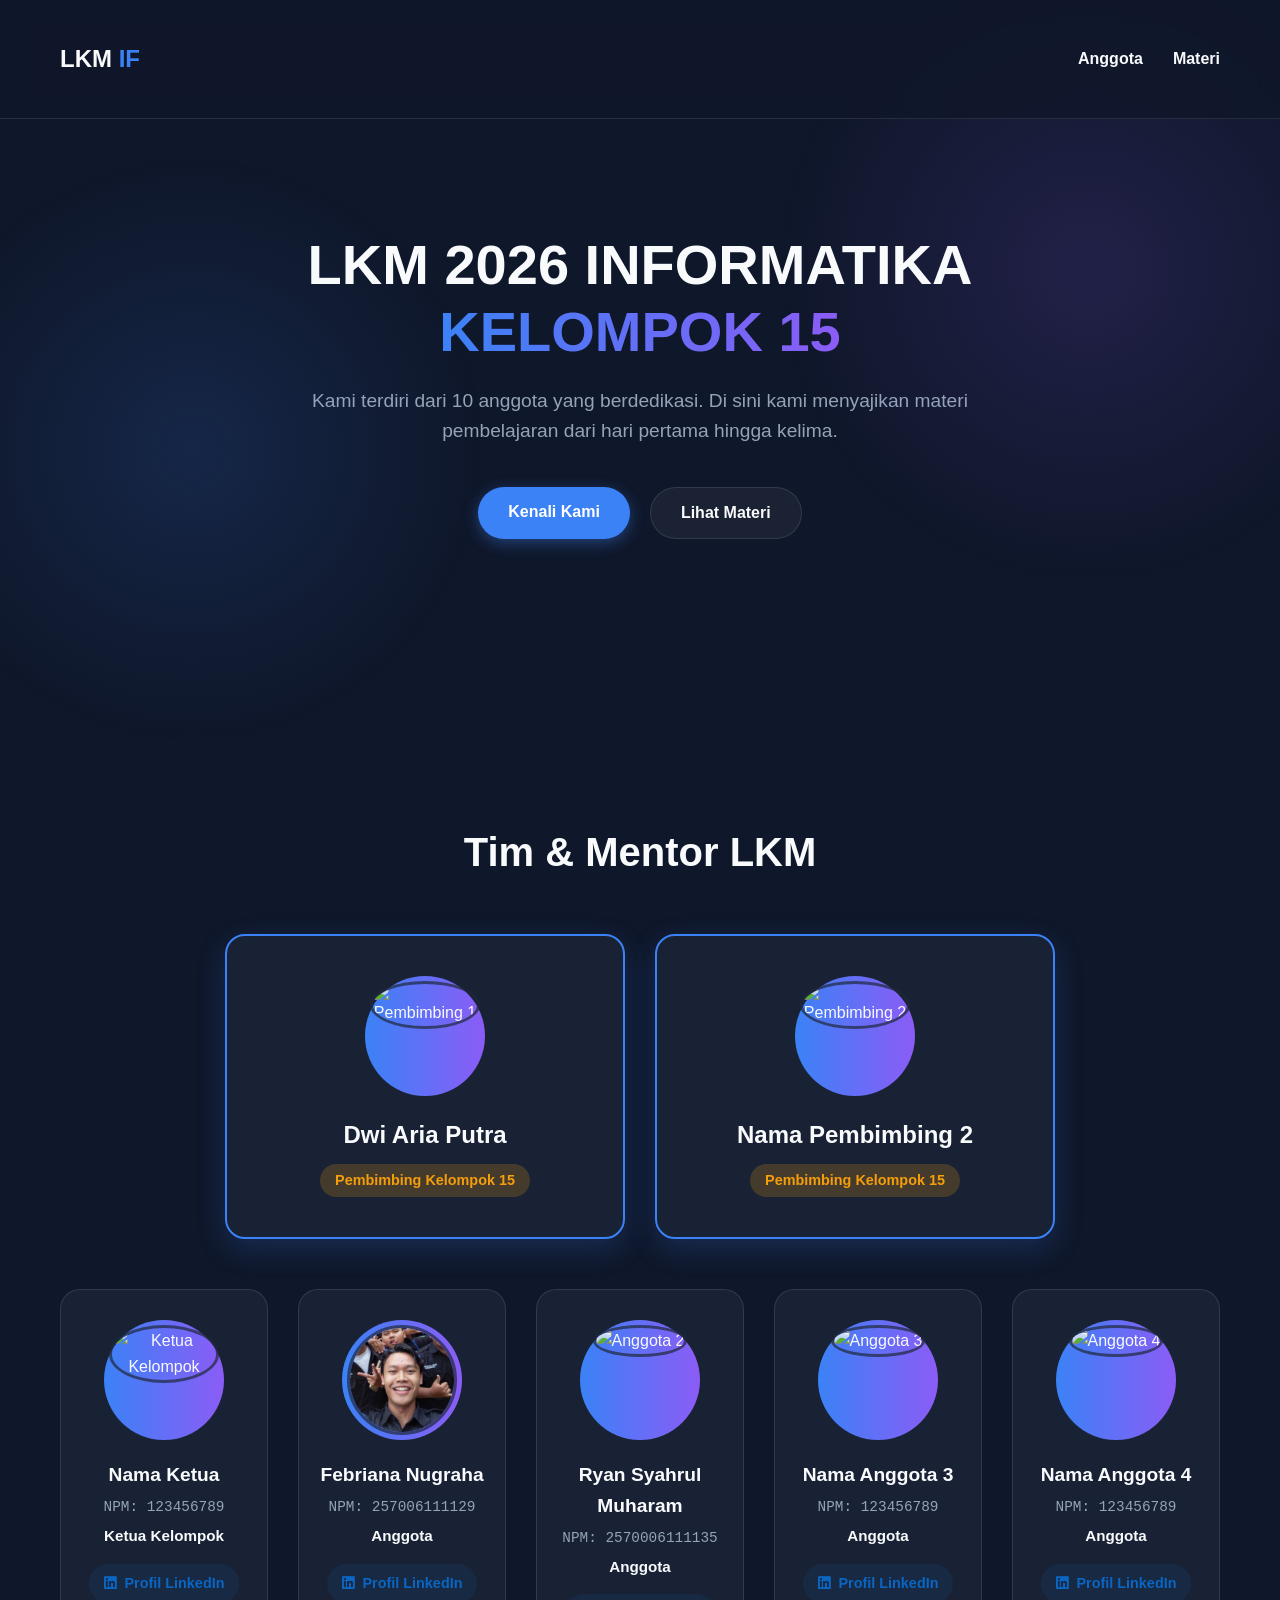
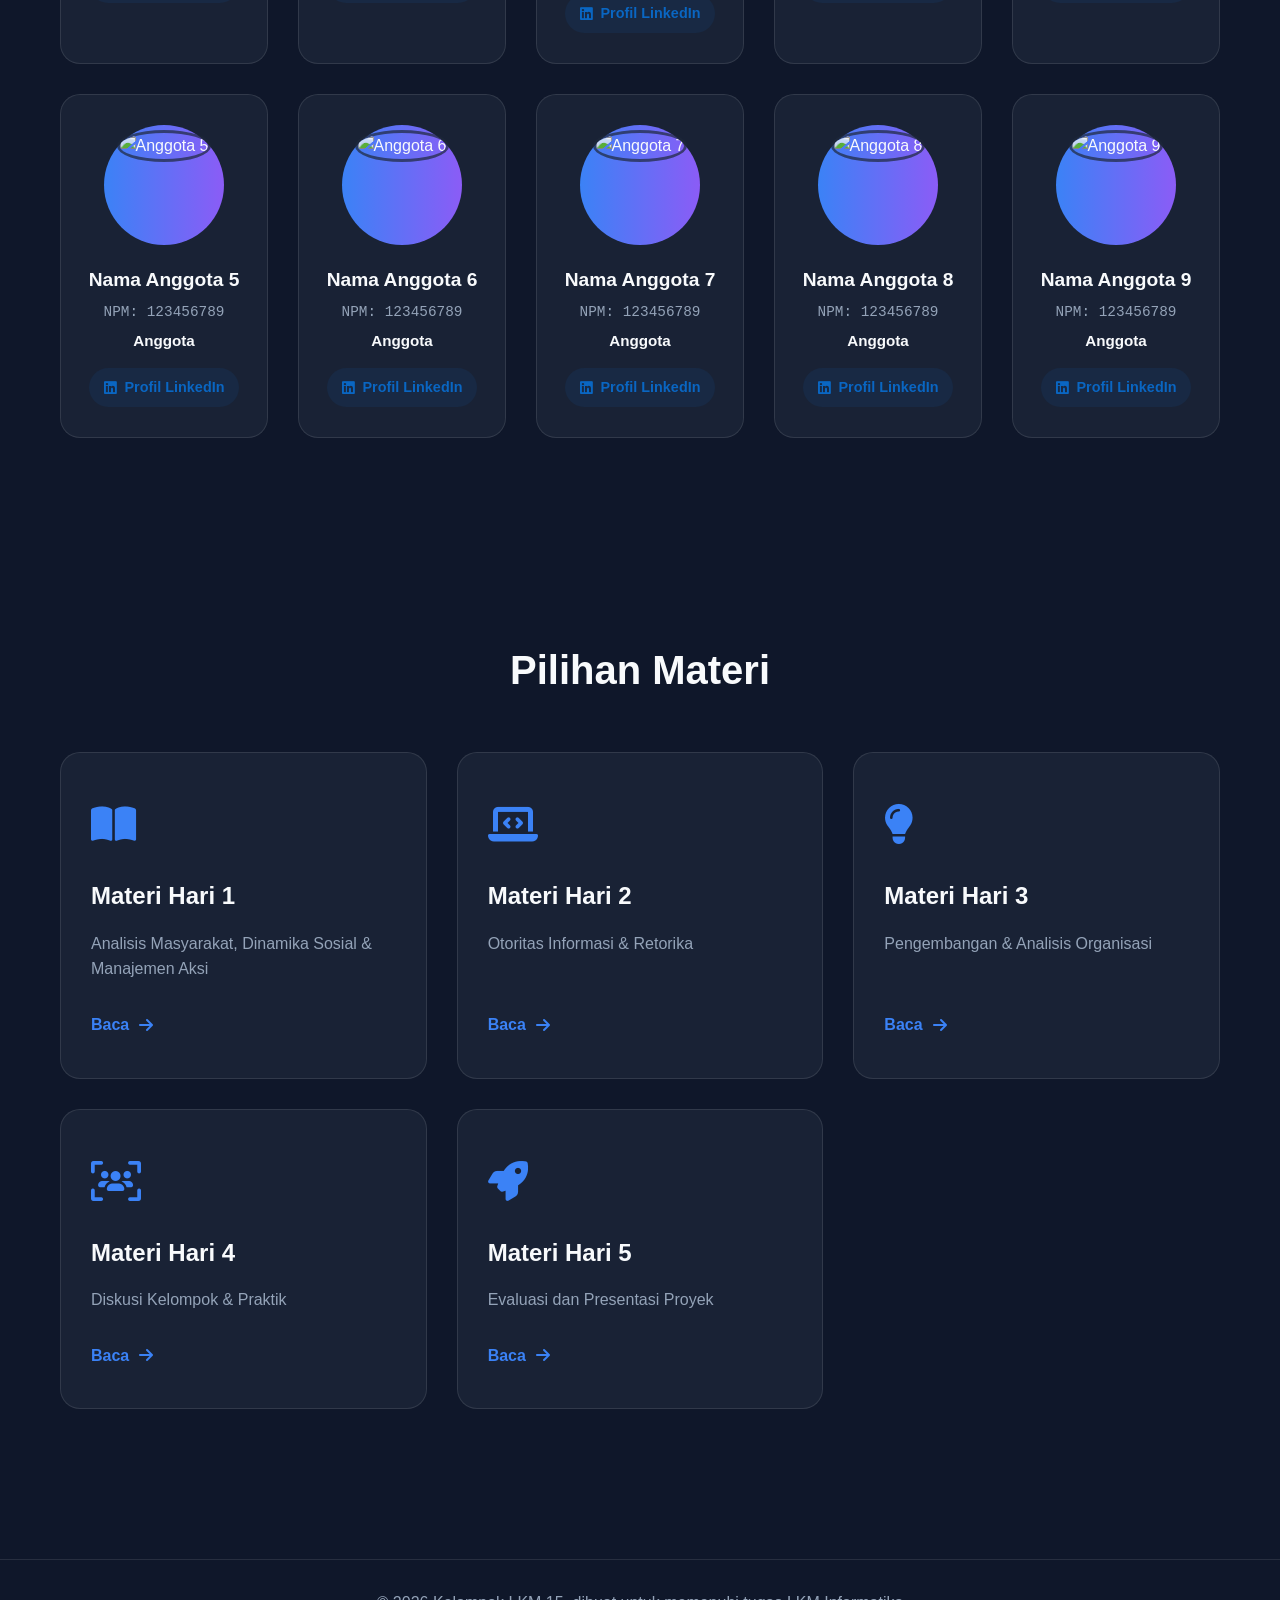
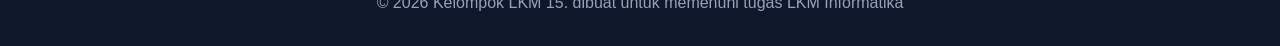
==== commit d1fb3724: "update" ====
--- a/index.html
+++ b/index.html
@@ -51,7 +51,7 @@
                         <div class="img-wrapper mentor-img">
                             <img src="https://i.pravatar.cc/300?img=68" alt="Pembimbing 1" class="profile-img">
                         </div>
-                        <h3>Nama Pembimbing 1</h3>
+                        <h3>Dwi Aria Putra</h3>
                         <p class="role-badge">Pembimbing Kelompok 15</p>
                     </div>
                     <div class="card-mentor">
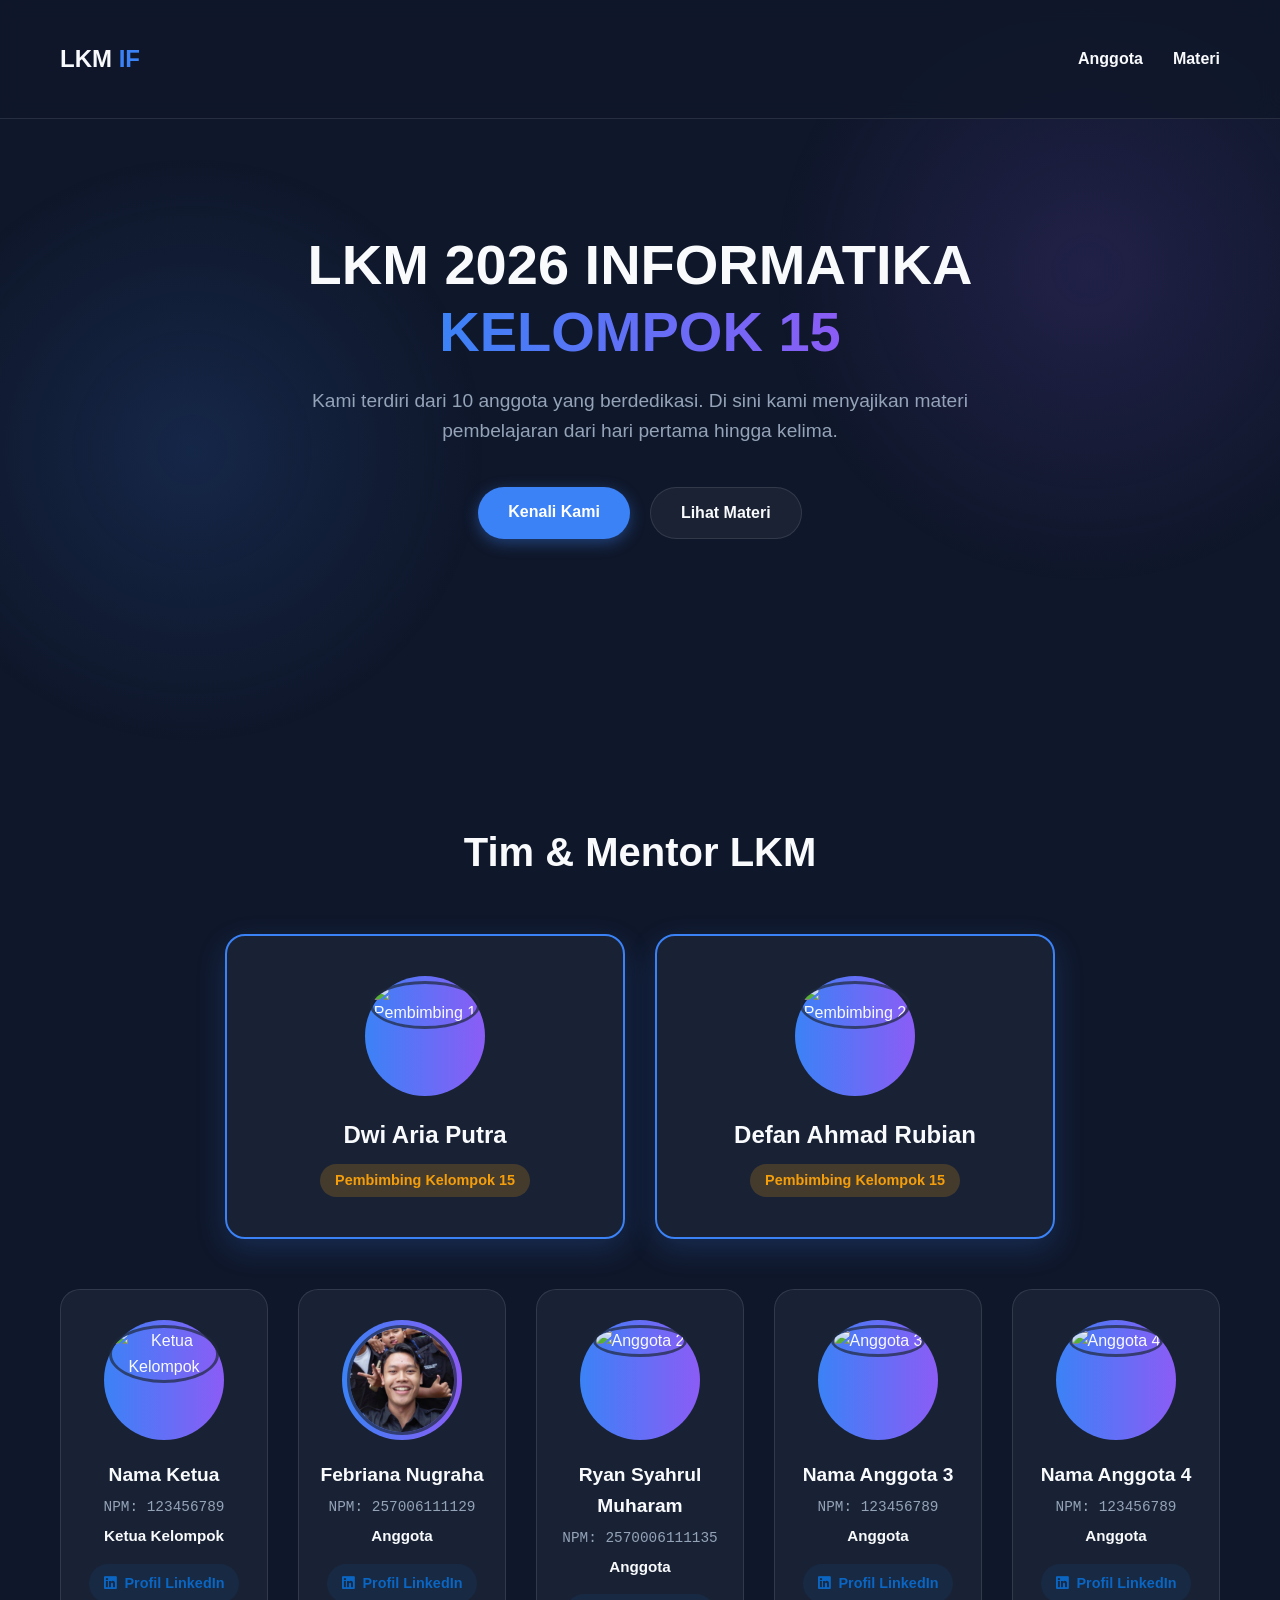
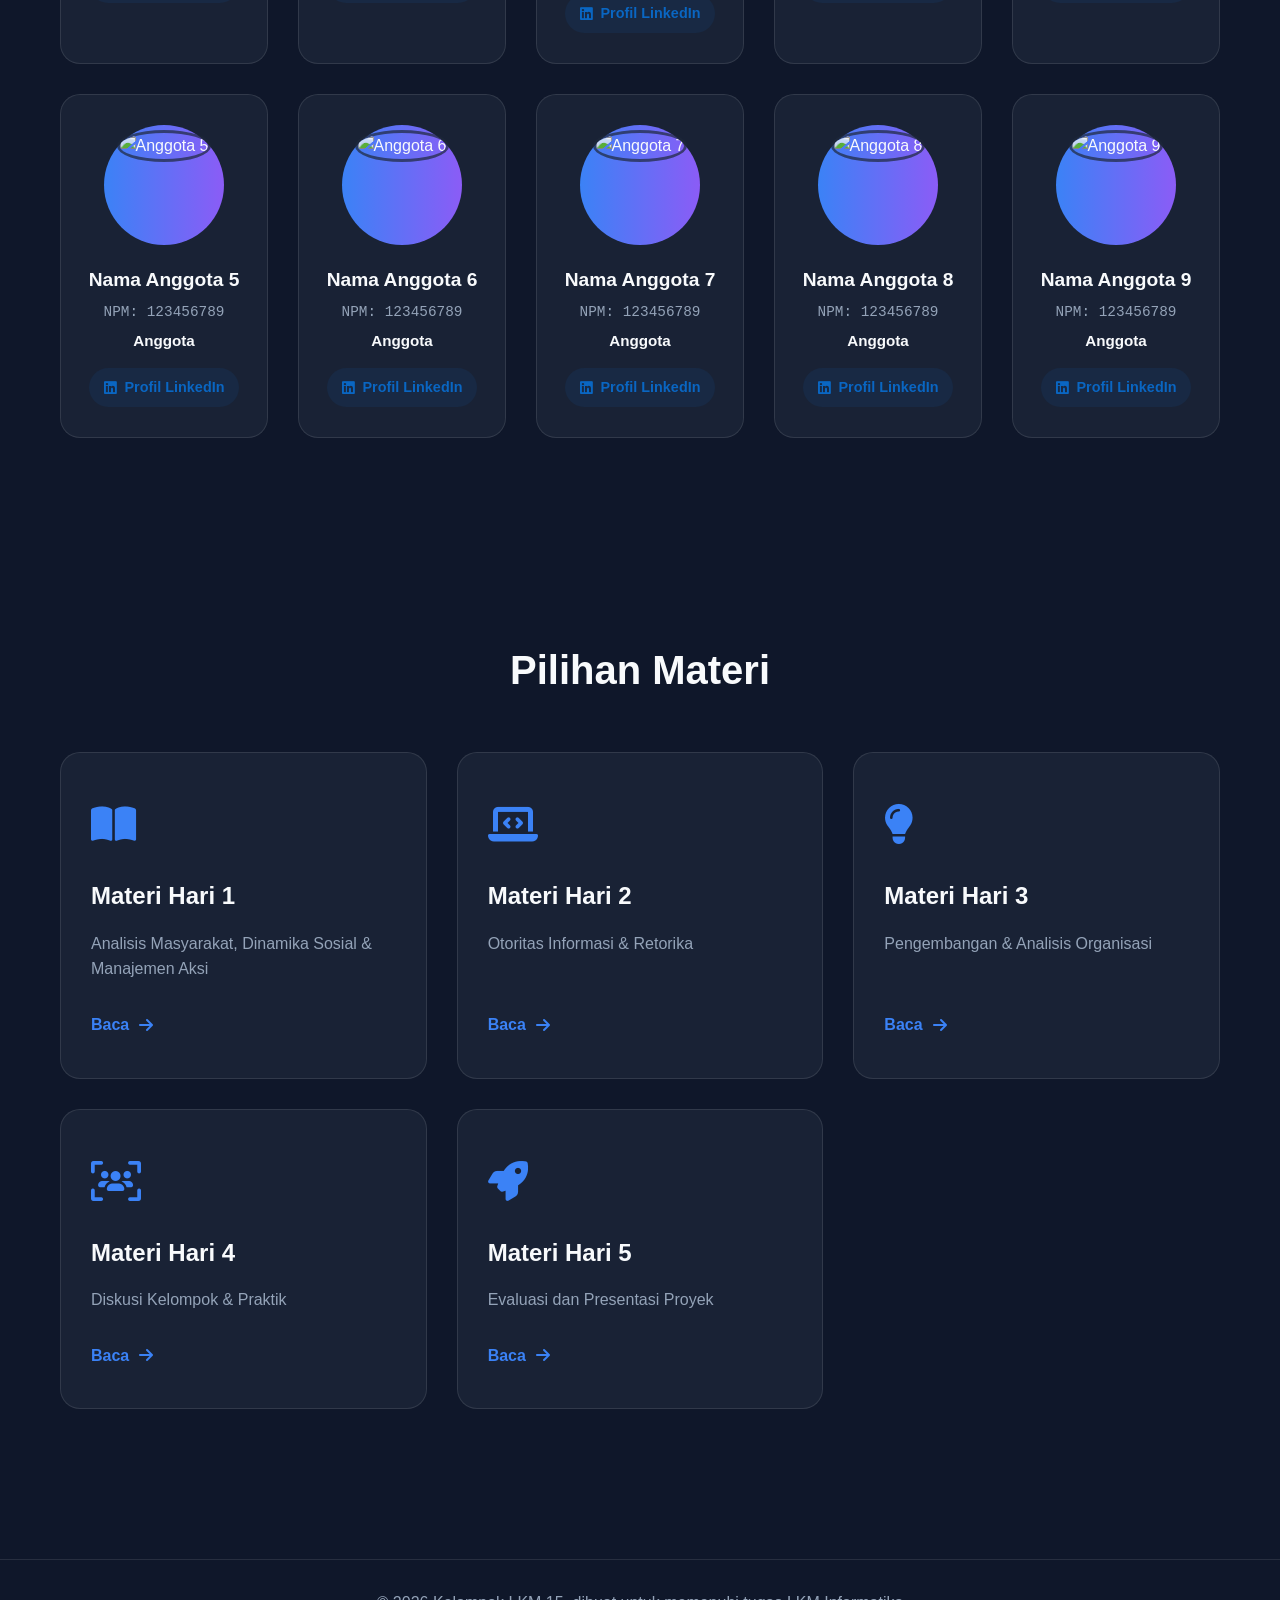
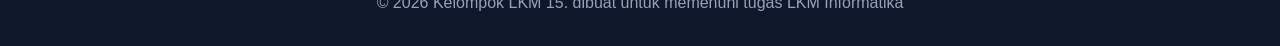
==== commit 3453d256: "updatename" ====
--- a/index.html
+++ b/index.html
@@ -58,7 +58,7 @@
                         <div class="img-wrapper mentor-img">
                             <img src="https://i.pravatar.cc/300?img=69" alt="Pembimbing 2" class="profile-img">
                         </div>
-                        <h3>Nama Pembimbing 2</h3>
+                        <h3>Defan Ahmad Rubian</h3>
                         <p class="role-badge">Pembimbing Kelompok 15</p>
                     </div>
                 </div>
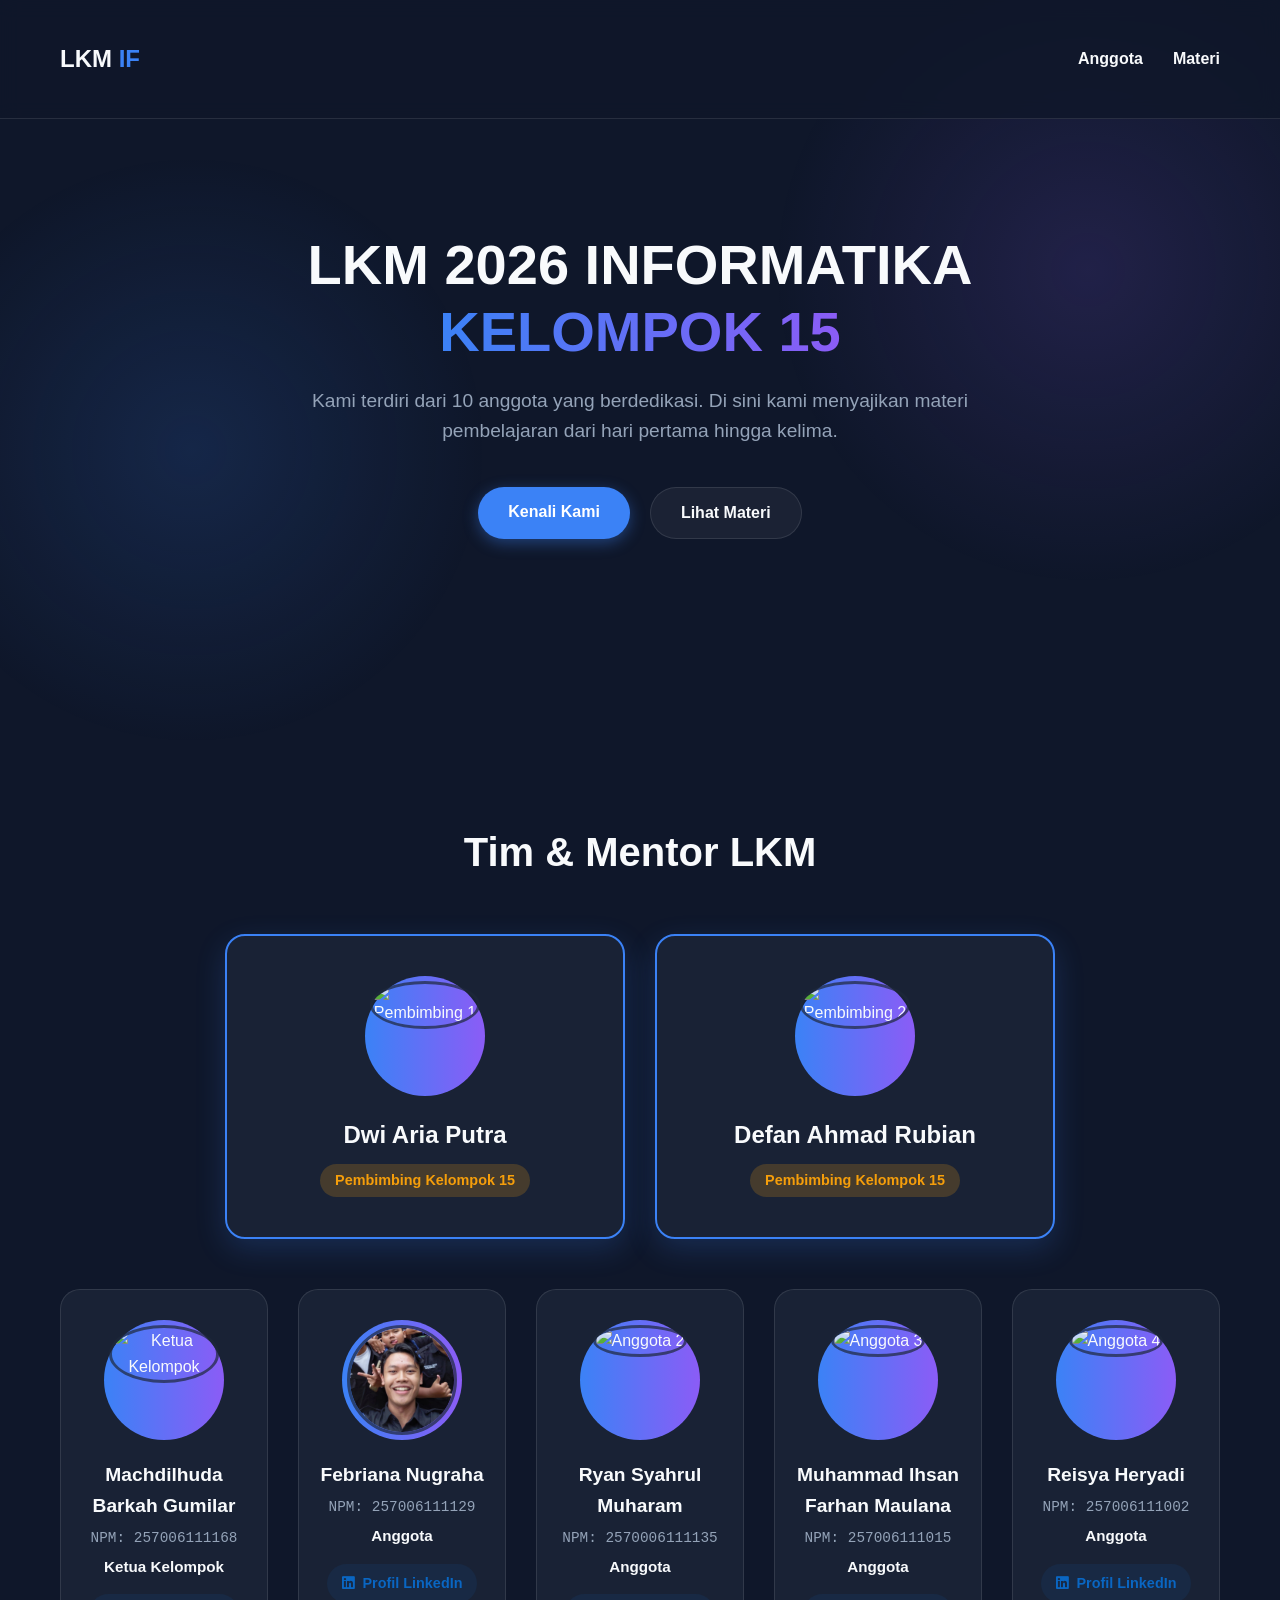
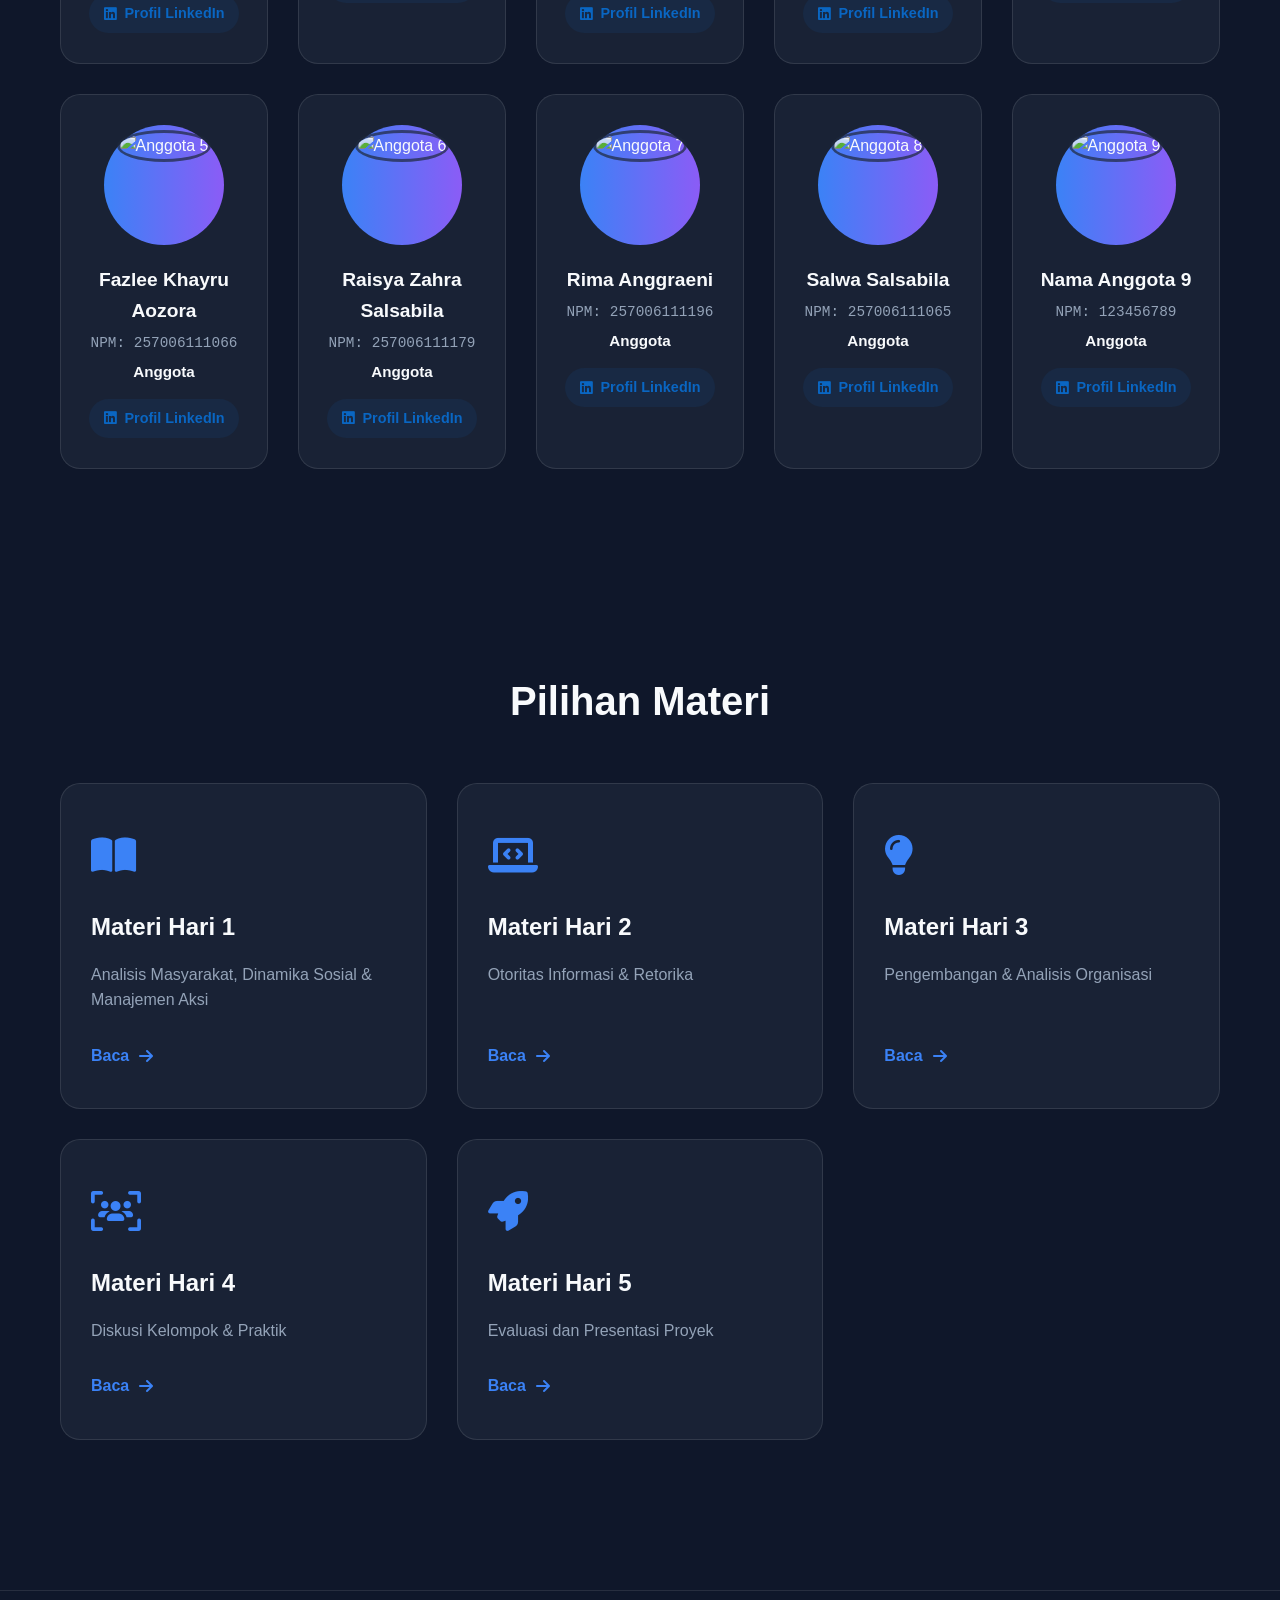
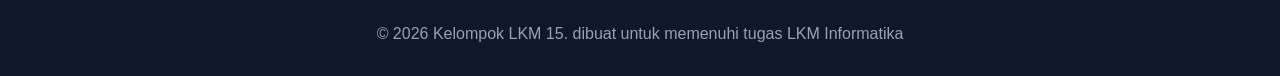
==== commit 8653e596: "updatename" ====
--- a/index.html
+++ b/index.html
@@ -69,8 +69,8 @@
                         <div class="img-wrapper">
                             <img src="https://i.pravatar.cc/300?img=11" alt="Ketua Kelompok" class="profile-img">
                         </div>
-                        <h3>Nama Ketua</h3>
-                        <p class="npm-text">NPM: 123456789</p>
+                        <h3>Machdilhuda Barkah Gumilar</h3>
+                        <p class="npm-text">NPM: 257006111168</p>
                         <p class="role-text">Ketua Kelompok</p>
                         <a href="#" class="linkedin-link" target="_blank"><i class="fa-brands fa-linkedin"></i> Profil
                             LinkedIn</a>
@@ -102,8 +102,8 @@
                         <div class="img-wrapper">
                             <img src="https://i.pravatar.cc/300?img=14" alt="Anggota 3" class="profile-img">
                         </div>
-                        <h3>Nama Anggota 3</h3>
-                        <p class="npm-text">NPM: 123456789</p>
+                        <h3>Muhammad Ihsan Farhan Maulana</h3>
+                        <p class="npm-text">NPM: 257006111015</p>
                         <p class="role-text">Anggota</p>
                         <a href="#" class="linkedin-link" target="_blank"><i class="fa-brands fa-linkedin"></i> Profil
                             LinkedIn</a>
@@ -112,8 +112,8 @@
                         <div class="img-wrapper">
                             <img src="https://i.pravatar.cc/300?img=15" alt="Anggota 4" class="profile-img">
                         </div>
-                        <h3>Nama Anggota 4</h3>
-                        <p class="npm-text">NPM: 123456789</p>
+                        <h3>Reisya Heryadi</h3>
+                        <p class="npm-text">NPM: 257006111002</p>
                         <p class="role-text">Anggota</p>
                         <a href="#" class="linkedin-link" target="_blank"><i class="fa-brands fa-linkedin"></i> Profil
                             LinkedIn</a>
@@ -122,8 +122,8 @@
                         <div class="img-wrapper">
                             <img src="https://i.pravatar.cc/300?img=16" alt="Anggota 5" class="profile-img">
                         </div>
-                        <h3>Nama Anggota 5</h3>
-                        <p class="npm-text">NPM: 123456789</p>
+                        <h3>Fazlee Khayru Aozora</h3>
+                        <p class="npm-text">NPM: 257006111066</p>
                         <p class="role-text">Anggota</p>
                         <a href="#" class="linkedin-link" target="_blank"><i class="fa-brands fa-linkedin"></i> Profil
                             LinkedIn</a>
@@ -132,8 +132,8 @@
                         <div class="img-wrapper">
                             <img src="https://i.pravatar.cc/300?img=47" alt="Anggota 6" class="profile-img">
                         </div>
-                        <h3>Nama Anggota 6</h3>
-                        <p class="npm-text">NPM: 123456789</p>
+                        <h3>Raisya Zahra Salsabila</h3>
+                        <p class="npm-text">NPM: 257006111179</p>
                         <p class="role-text">Anggota</p>
                         <a href="#" class="linkedin-link" target="_blank"><i class="fa-brands fa-linkedin"></i> Profil
                             LinkedIn</a>
@@ -142,8 +142,8 @@
                         <div class="img-wrapper">
                             <img src="https://i.pravatar.cc/300?img=18" alt="Anggota 7" class="profile-img">
                         </div>
-                        <h3>Nama Anggota 7</h3>
-                        <p class="npm-text">NPM: 123456789</p>
+                        <h3>Rima Anggraeni</h3>
+                        <p class="npm-text">NPM: 257006111196</p>
                         <p class="role-text">Anggota</p>
                         <a href="#" class="linkedin-link" target="_blank"><i class="fa-brands fa-linkedin"></i> Profil
                             LinkedIn</a>
@@ -152,8 +152,8 @@
                         <div class="img-wrapper">
                             <img src="https://i.pravatar.cc/300?img=19" alt="Anggota 8" class="profile-img">
                         </div>
-                        <h3>Nama Anggota 8</h3>
-                        <p class="npm-text">NPM: 123456789</p>
+                        <h3>Salwa Salsabila</h3>
+                        <p class="npm-text">NPM: 257006111065</p>
                         <p class="role-text">Anggota</p>
                         <a href="#" class="linkedin-link" target="_blank"><i class="fa-brands fa-linkedin"></i> Profil
                             LinkedIn</a>
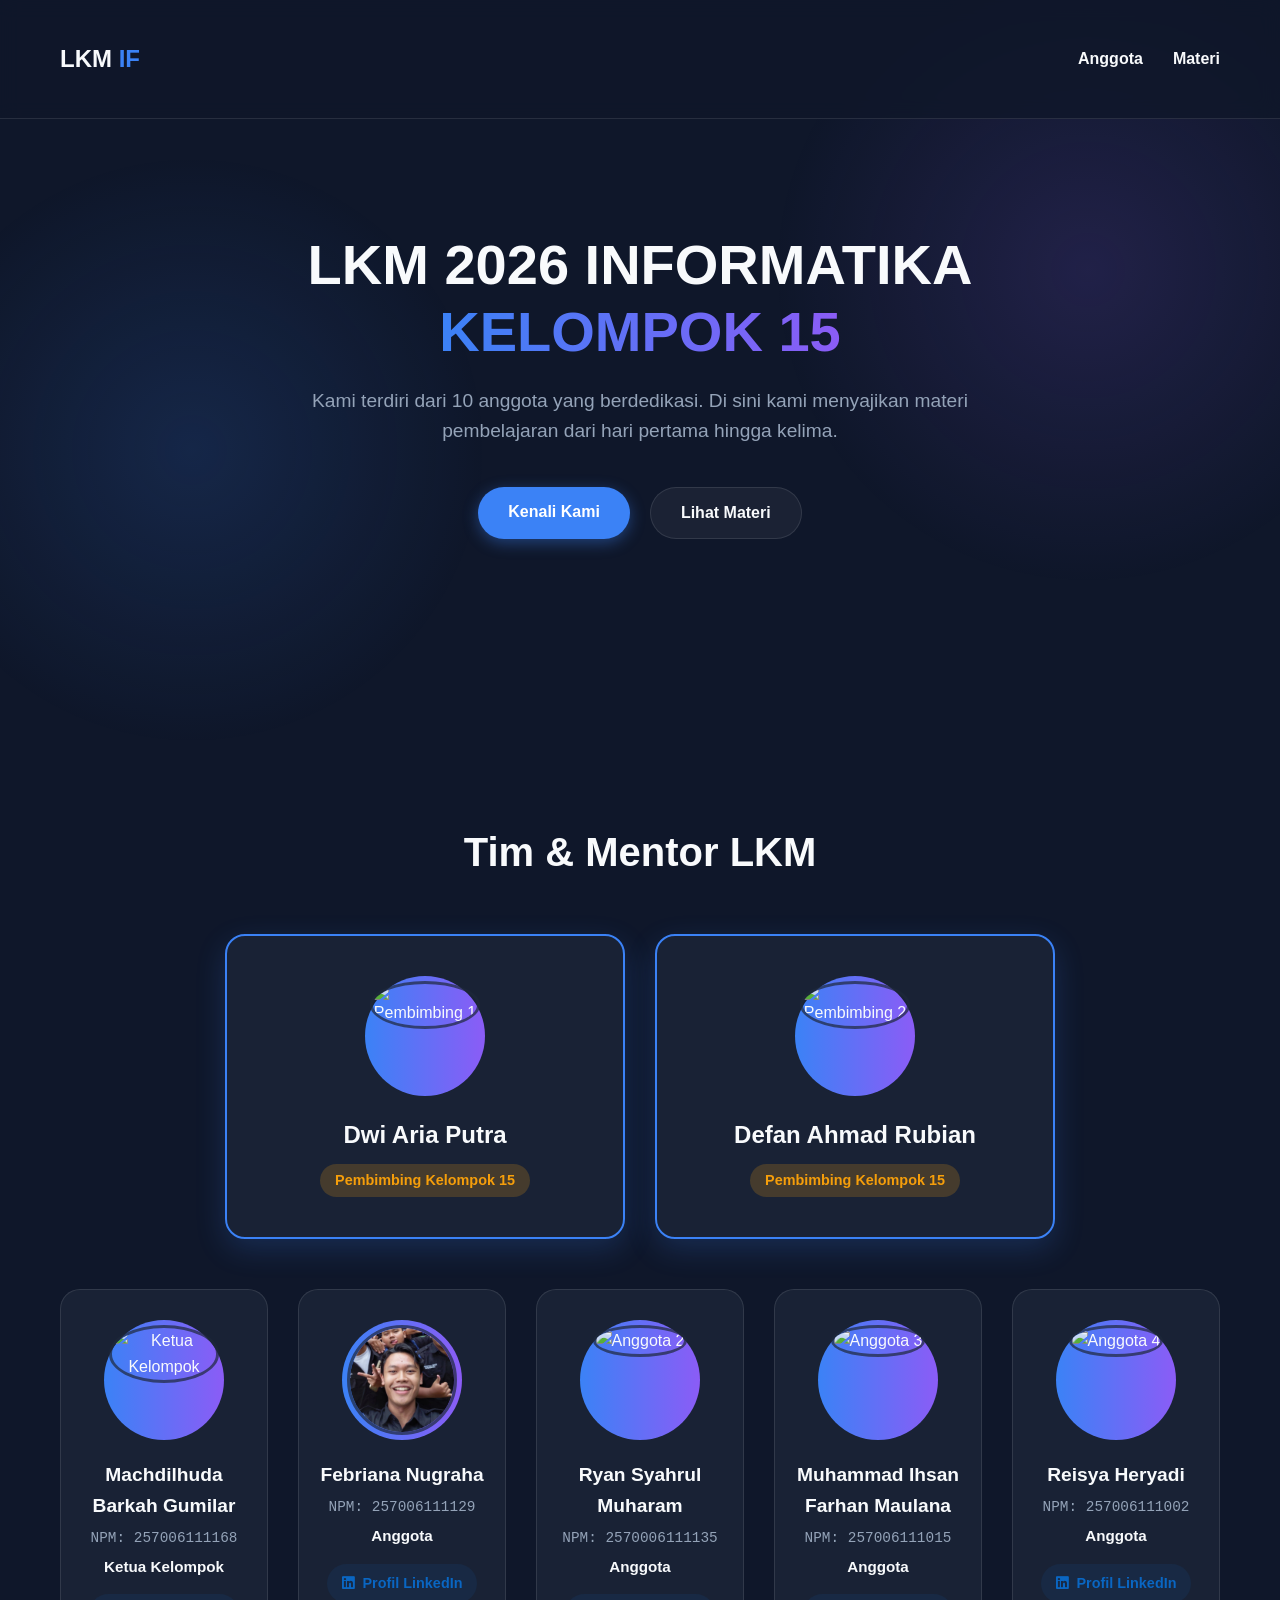
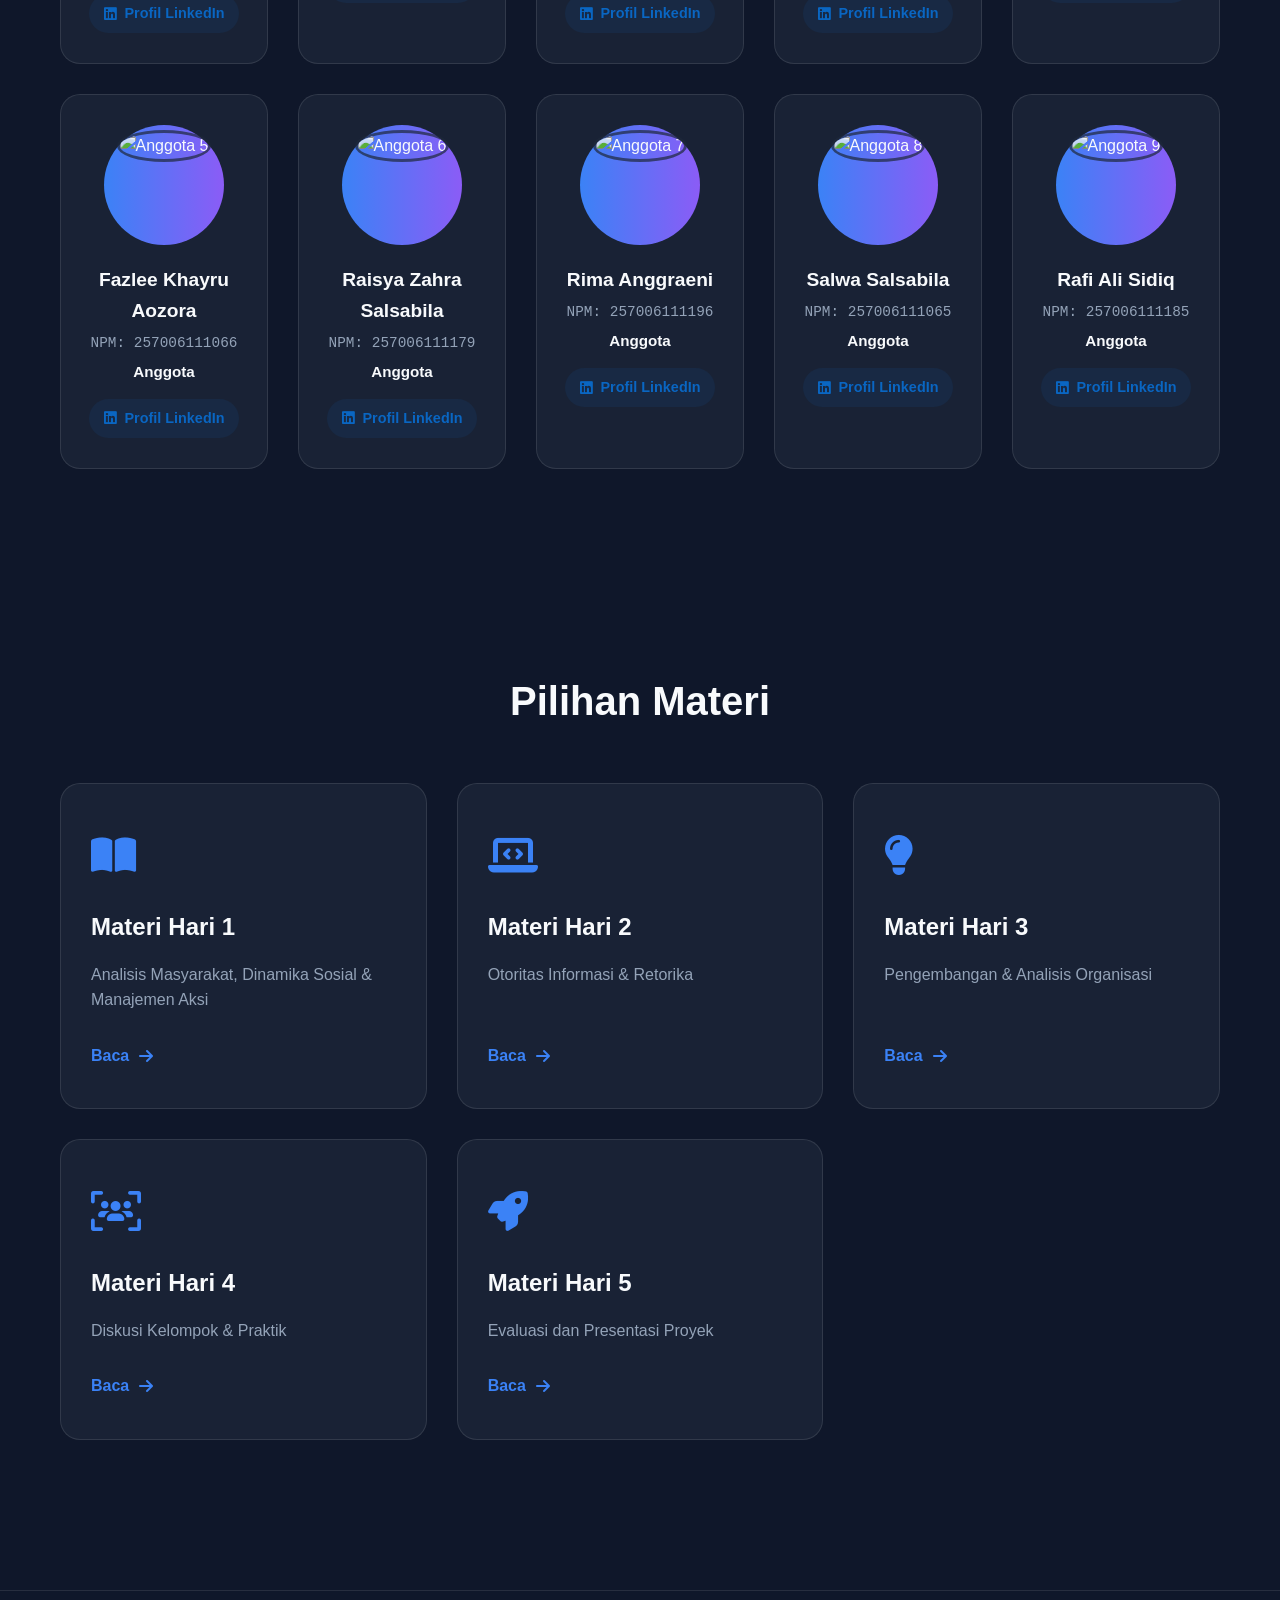
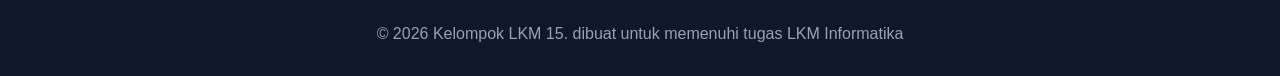
==== commit 7560f439: "updatenamenpmlinkedin" ====
--- a/index.html
+++ b/index.html
@@ -72,7 +72,8 @@
                         <h3>Machdilhuda Barkah Gumilar</h3>
                         <p class="npm-text">NPM: 257006111168</p>
                         <p class="role-text">Ketua Kelompok</p>
-                        <a href="#" class="linkedin-link" target="_blank"><i class="fa-brands fa-linkedin"></i> Profil
+                        <a href="https://www.linkedin.com/in/machdil-huda-a39348405/" class="linkedin-link"
+                            target="_blank"><i class="fa-brands fa-linkedin"></i> Profil
                             LinkedIn</a>
                     </div>
                     <!-- Anggota -->
@@ -105,7 +106,8 @@
                         <h3>Muhammad Ihsan Farhan Maulana</h3>
                         <p class="npm-text">NPM: 257006111015</p>
                         <p class="role-text">Anggota</p>
-                        <a href="#" class="linkedin-link" target="_blank"><i class="fa-brands fa-linkedin"></i> Profil
+                        <a href="https://www.linkedin.com/in/muhammad-ihsan-farhan-maulana-54b3a6378/"
+                            class="linkedin-link" target="_blank"><i class="fa-brands fa-linkedin"></i> Profil
                             LinkedIn</a>
                     </div>
                     <div class="card-anggota">
@@ -115,7 +117,8 @@
                         <h3>Reisya Heryadi</h3>
                         <p class="npm-text">NPM: 257006111002</p>
                         <p class="role-text">Anggota</p>
-                        <a href="#" class="linkedin-link" target="_blank"><i class="fa-brands fa-linkedin"></i> Profil
+                        <a href="https://www.linkedin.com/in/reisya-heryadi-738224408/" class="linkedin-link"
+                            target="_blank"><i class="fa-brands fa-linkedin"></i> Profil
                             LinkedIn</a>
                     </div>
                     <div class="card-anggota">
@@ -125,7 +128,8 @@
                         <h3>Fazlee Khayru Aozora</h3>
                         <p class="npm-text">NPM: 257006111066</p>
                         <p class="role-text">Anggota</p>
-                        <a href="#" class="linkedin-link" target="_blank"><i class="fa-brands fa-linkedin"></i> Profil
+                        <a href="https://www.linkedin.com/in/fazlee-khayru-aozora-5982a7378/" class="linkedin-link"
+                            target="_blank"><i class="fa-brands fa-linkedin"></i> Profil
                             LinkedIn</a>
                     </div>
                     <div class="card-anggota">
@@ -135,7 +139,8 @@
                         <h3>Raisya Zahra Salsabila</h3>
                         <p class="npm-text">NPM: 257006111179</p>
                         <p class="role-text">Anggota</p>
-                        <a href="#" class="linkedin-link" target="_blank"><i class="fa-brands fa-linkedin"></i> Profil
+                        <a href="https://www.linkedin.com/in/raisya-zahra-salsabila-876714404/" class="linkedin-link"
+                            target="_blank"><i class="fa-brands fa-linkedin"></i> Profil
                             LinkedIn</a>
                     </div>
                     <div class="card-anggota">
@@ -155,15 +160,16 @@
                         <h3>Salwa Salsabila</h3>
                         <p class="npm-text">NPM: 257006111065</p>
                         <p class="role-text">Anggota</p>
-                        <a href="#" class="linkedin-link" target="_blank"><i class="fa-brands fa-linkedin"></i> Profil
+                        <a href="https://www.linkedin.com/in/salwa-salsabila-2b445b406/" class="linkedin-link"
+                            target="_blank"><i class="fa-brands fa-linkedin"></i> Profil
                             LinkedIn</a>
                     </div>
                     <div class="card-anggota">
                         <div class="img-wrapper">
                             <img src="https://i.pravatar.cc/300?img=20" alt="Anggota 9" class="profile-img">
                         </div>
-                        <h3>Nama Anggota 9</h3>
-                        <p class="npm-text">NPM: 123456789</p>
+                        <h3>Rafi Ali Sidiq</h3>
+                        <p class="npm-text">NPM: 257006111185</p>
                         <p class="role-text">Anggota</p>
                         <a href="#" class="linkedin-link" target="_blank"><i class="fa-brands fa-linkedin"></i> Profil
                             LinkedIn</a>
